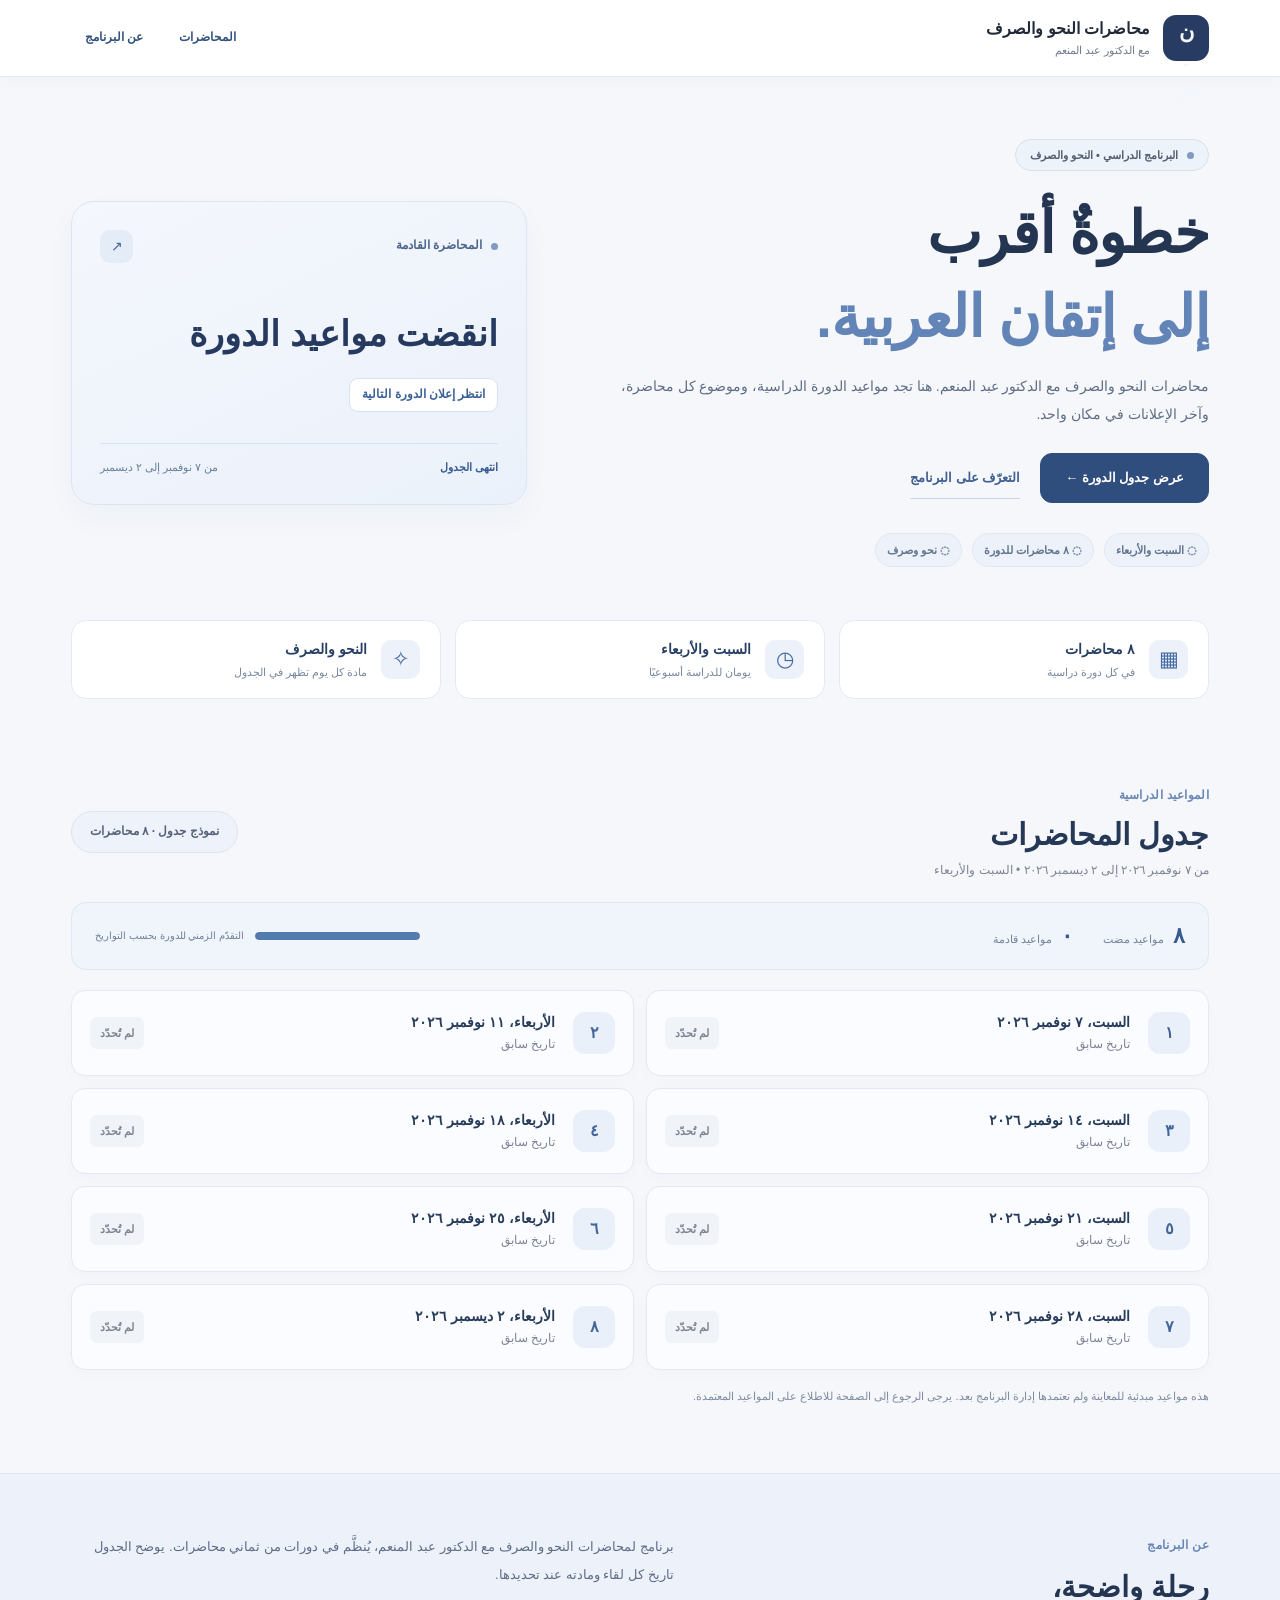
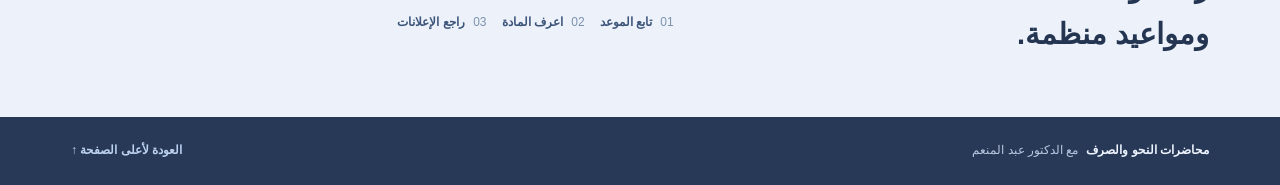
==== index.html @ 40681d4b "Publish public Arabic grammar and morphology lectures site (v6)" ====
<!doctype html>
<html lang="ar" dir="rtl"><head><meta charset="utf-8"><meta name="viewport" content="width=device-width,initial-scale=1"><meta name="description" content="مواعيد محاضرات النحو والصرف مع الدكتور عبد المنعم"><title>محاضرات النحو والصرف — مع الدكتور عبد المنعم</title><link rel="preconnect" href="https://fonts.gstatic.com" crossorigin><style>
:root{--bg:#f6f8fc;--ink:#24334f;--accent:#466da7;--accent2:#345683;--muted:#718099;--line:#e0e7f1;--soft:#edf2fa;--paper:#fff;--danger:#b84d4b;--warn:#3a3e8d;--green:#27835b;--shadow:0 16px 36px rgba(20,58,64,.055)}
*{box-sizing:border-box}html{scroll-behavior:smooth}body{margin:0;background:var(--bg);color:var(--ink);font-family:Cairo,Tahoma,'Segoe UI',sans-serif;line-height:1.65}button,input{font:inherit}button{cursor:pointer}button:disabled{cursor:not-allowed;opacity:.55}input{color:var(--ink);outline:none}button:focus-visible,input:focus-visible{outline:3px solid #687faa;outline-offset:2px}
.shell{max-width:1440px;margin:auto;padding:30px 25px 70px}.head{display:flex;align-items:center;justify-content:space-between;gap:15px;margin-bottom:23px}.identity{display:flex;align-items:center;gap:14px}.logo{width:56px;height:56px;border-radius:18px;display:grid;place-items:center;background:#273b63;color:#fff;box-shadow:0 10px 30px #172a4e1f}.head h1{font-size:25px;font-weight:900;letter-spacing:-.5px;margin:0}.head p{font-size:12px;color:var(--muted);margin:0}.privacy{font-weight:800;font-size:12px;color:#3d5073;background:#e8ebf1;border:1px solid #d1d9e6;padding:9px 14px;border-radius:50px;white-space:nowrap}
.tabs{display:flex;gap:9px;flex-wrap:wrap;margin-bottom:24px}.tab{border:1px solid var(--line);color:#4b576e;padding:10px 17px;border-radius:12px;background:white;font-size:13px;font-weight:800}.tab.active{background:#253858;border-color:#253858;color:white}.tab:hover:not(.active){background:#e9ecf1}
.view{display:none}.view.active{display:block}.columns{display:grid;grid-template-columns:minmax(340px,440px) minmax(400px,1fr);gap:22px;align-items:start}.panel{border:1px solid var(--line);background:var(--paper);border-radius:23px;box-shadow:var(--shadow);padding:24px}.panel h2,.section-heading{margin:0 0 17px;font-weight:900;font-size:18px}.section-heading{display:flex;gap:10px;align-items:center}.step{display:grid;place-items:center;height:29px;width:29px;border-radius:9px;background:var(--soft);font-size:13px;color:var(--accent)}.field{margin-bottom:15px}.field label,.flabel{display:block;font-weight:800;font-size:12px;margin-bottom:6px;color:#435067}.field input,.field select,.add-row input,.paid-input,.filter-select{background:#fdfefe;width:100%;border:1px solid #d9e3f0;border-radius:11px;padding:9px 12px;min-height:44px;font-size:14px}.field input:focus,.add-row input:focus,.paid-input:focus{border-color:#294f94;box-shadow:0 0 0 3px #294f9411}.two{display:grid;grid-template-columns:1fr 1fr;gap:12px}.muted{color:var(--muted);font-size:12px}.note{background:#eff0f3;color:#505b6e;padding:12px 13px;border-radius:12px;font-size:12px;margin-top:12px}.btns{display:flex;gap:9px;flex-wrap:wrap}.btn{border:1px solid var(--line);padding:10px 14px;border-radius:11px;color:#213354;background:#fff;font-size:12px;font-weight:900;display:inline-flex;align-items:center;justify-content:center;gap:7px;transition:background .18s,transform .18s}.btn:hover{background:#f1f3f6;transform:translateY(-1px)}.btn.primary{background:#2f4772;color:white;border-color:#2f4772}.btn.primary:hover{background:#213861}.btn.accent{background:var(--accent);border-color:var(--accent);color:white}.btn.accent:hover{background:var(--accent2)}.btn.ghost-danger{color:var(--danger);border-color:#efd9d5}.btn.small{padding:5px 9px;border-radius:8px;font-size:11px}.rule{height:1px;background:var(--line);margin:22px 0}.date-item{display:grid;grid-template-columns:29px minmax(0,1fr) 83px;align-items:center;gap:8px;margin:8px 0}.date-item input{width:100%;background:#fdfefe;border:1px solid #dbdee5;padding:7px;border-radius:10px;min-height:38px;font-size:13px}.date-item .num{background:#e7eefb;color:#1c386c;font-weight:900;text-align:center;border-radius:8px;font-size:12px;padding:7px 0}.date-item .day{color:#556074;font-size:11px}.preview-panel{position:sticky;top:15px}.preview-head{display:flex;justify-content:space-between;align-items:center;gap:10px;margin-bottom:15px}.preview-head h2{margin:0}.preview-head span{font-size:11px;color:var(--muted)}.poster-frame{border-radius:14px;overflow:hidden;max-width:550px;margin:0 auto;border:1px solid #e2e4e9;box-shadow:0 12px 32px #1223441b}canvas{display:block;width:100%;height:auto}.action-center{display:flex;justify-content:center;gap:9px;margin-top:18px;flex-wrap:wrap}
.stats{display:grid;grid-template-columns:repeat(4,minmax(0,1fr));gap:13px;margin-bottom:17px}.stat{background:white;border:1px solid var(--line);border-radius:17px;padding:16px;box-shadow:var(--shadow)}.stat label{display:block;color:#687286;font-size:12px;font-weight:800}.stat strong{display:block;font-size:23px;font-weight:900;margin-top:3px;font-variant-numeric:tabular-nums;line-height:1.4}.stat small{color:#838a9a;font-size:11px}.stat.emphasis{background:#243857;color:white;border-color:#243857}.stat.emphasis label,.stat.emphasis small{color:#c9d1e1}.finance-grid{display:grid;grid-template-columns:340px 1fr;gap:17px;align-items:start}.finance-sidebar .panel+.panel{margin-top:17px}.finance-grid>.panel,.finance-sidebar,.columns>.panel{min-width:0}.financial-heading{display:flex;align-items:center;justify-content:space-between;gap:14px;flex-wrap:wrap;margin-bottom:13px}.financial-heading h2{margin:0}.financial-heading p{margin:2px 0 0}.add-row{display:flex;gap:8px}.add-row input{min-width:0;flex:1}.add-row .btn{flex-shrink:0}.money-table-wrap{overflow-x:auto;border-radius:13px;border:1px solid #e2e5ea}.money-table{border-collapse:collapse;table-layout:auto;width:100%;text-align:right;min-width:665px}.money-table th{background:#eff1f4;color:#4d5970;font-size:12px;padding:13px 12px;font-weight:900;white-space:nowrap}.money-table td{padding:11px 12px;border-top:1px solid #e9ecf0;font-size:12px;white-space:nowrap}.money-table tr:nth-child(even) td{background:#fafbfc}.student-name{font-size:13px;font-weight:900}.paid-input{width:112px;min-height:36px;padding:5px 8px;font-size:12px;direction:ltr;text-align:center}.pill{display:inline-flex;padding:4px 9px;border-radius:8px;font-size:11px;font-weight:900}.pill.success{color:#1b7b53;background:#e7f7ee}.pill.pending{color:#a36b21;background:#fff2df}.pill.part{color:#286d88;background:#e5f2f8}.progress{height:10px;border-radius:40px;background:#e2e5ea;overflow:hidden;margin:8px 0 0;direction:rtl}.progress>span{display:block;height:100%;background:linear-gradient(90deg,#7195ca,#3e659c);border-radius:40px;transition:width .2s}.finance-actions{display:flex;justify-content:flex-end;gap:9px;flex-wrap:wrap;margin-top:15px}.empty{padding:36px 20px;text-align:center;color:#71798b}.empty strong{display:block;color:#3d4b66;font-size:15px;margin-bottom:4px}
.history-list{display:grid;grid-template-columns:repeat(2,minmax(0,1fr));gap:14px}.history-card{border:1px solid var(--line);border-radius:16px;padding:18px;background:#fff}.history-card.active{border:2px solid var(--accent);background:#fcfdfe}.history-card h3{font-size:16px;margin:0 0 5px}.history-info{font-size:12px;color:#657084;margin-bottom:12px}.history-details{display:flex;align-items:center;justify-content:space-between;gap:5px;margin-bottom:13px}.history-details span{font-size:12px;color:#606a7d}.backup-actions{display:flex;gap:9px;flex-wrap:wrap}.footer{font-size:11px;color:#848b9a;text-align:center;margin-top:27px}.notice{background:#fff7eb;border:1px solid #f0e1c5;border-radius:12px;padding:12px 14px;color:#8b6a33;font-size:12px}.test-warning{display:none;margin-bottom:14px}.test-warning.show{display:block}.sr-only{position:absolute;width:1px;height:1px;overflow:hidden;clip:rect(0,0,0,0);white-space:nowrap}
#toast{position:fixed;bottom:23px;left:24px;padding:11px 17px;background:#152644;color:white;border-radius:12px;z-index:99;opacity:0;transform:translateY(15px);transition:.2s;pointer-events:none;font-size:12px;font-weight:800}#toast.show{opacity:1;transform:translateY(0)}
@media(max-width:1150px){.columns{grid-template-columns:minmax(310px,1fr) minmax(360px,1fr)}.finance-grid{grid-template-columns:minmax(0,1fr)}.stats{grid-template-columns:repeat(2,1fr)}.finance-sidebar{display:grid;grid-template-columns:1fr 1fr;gap:15px}.finance-sidebar .panel+.panel{margin:0}.finance-grid>.panel,.finance-sidebar,.money-table-wrap{min-width:0}}
@media(max-width:870px){.columns{grid-template-columns:minmax(0,1fr)}.preview-panel{position:static}.poster-frame{max-width:540px}.history-list{grid-template-columns:1fr}}
@media(max-width:590px){.shell{padding:17px 11px 35px}.head{align-items:flex-start}.head h1{font-size:19px}.head p{font-size:11px}.logo{height:47px;width:47px;border-radius:13px}.privacy{display:none}.panel{padding:16px;border-radius:16px}.tabs{gap:6px}.tab{font-size:11px;padding:9px 10px;flex:1}.two{grid-template-columns:1fr}.stats{gap:8px}.stat{padding:12px}.stat strong{font-size:19px}.finance-sidebar{grid-template-columns:1fr}.financial-heading{align-items:flex-start}.add-row{flex-wrap:wrap}.date-item{grid-template-columns:26px minmax(0,1fr) 66px}.date-item .day{font-size:10px}.action-center .btn{flex:1}.money-table{min-width:0}.money-table thead{display:none}.money-table tbody tr{display:grid;gap:0;padding:10px 12px;border-bottom:1px solid var(--line)}.money-table tbody td{display:flex;justify-content:space-between;align-items:center;gap:10px;padding:9px 2px;background:transparent!important;white-space:normal}.money-table tbody td::before{content:attr(data-label);font-size:11px;font-weight:900;color:#6a7589}.money-table tbody td.student-name{font-size:15px;padding-bottom:12px}.money-table tbody td.student-name::before{content:'الطالب'}.money-table tbody td[colspan]{display:block;text-align:center}.money-table tbody td[colspan]::before{content:none}.paid-input{width:125px}.money-table td{border-top:0}}
@media print{@page{size:A4 portrait;margin:6mm}body{background:white}.head,.tabs,.view:not(#scheduleView),.control-panel,.preview-head,.action-center,.footer{display:none!important}.shell{padding:0!important;max-width:none}.view#scheduleView{display:block!important}.columns{display:block}.preview-panel{border:0;box-shadow:none;padding:0}.poster-frame{max-width:190mm;border:0;border-radius:0;box-shadow:none}canvas{width:190mm!important;max-height:277mm;object-fit:contain}}

/* V3 — public-facing experience */
[hidden]{display:none!important}
.site-topbar{position:sticky;top:0;z-index:50;background:rgba(251,250,246,.96);backdrop-filter:blur(16px);border-bottom:1px solid #dfe0e7}.site-inner{max-width:1190px;margin:0 auto;padding-right:26px;padding-left:26px}.site-topbar .site-inner{display:flex;justify-content:space-between;align-items:center;gap:18px;min-height:86px}
.site-brand{display:flex;align-items:center;gap:13px;text-decoration:none;color:#222a3a}.site-brand strong{display:block;font-size:17px;font-weight:900;line-height:1.5}.site-brand small{display:block;font-size:11px;color:#727a8c}.brand-symbol{display:grid;place-items:center;width:50px;height:50px;border-radius:13px;background:#283d66;color:#dbe6f6;font-size:21px;font-weight:900}.brand-symbol span{font-size:14px}
.site-actions{display:flex;gap:8px}.site-nav{border:1px solid transparent;padding:10px 18px;border-radius:10px;background:transparent;color:#5f6a84;font-size:12px;font-weight:800}.site-nav.selected{background:#eaf0f9;border-color:#d2d8e2;color:#283d66}.site-nav:hover{background:#eaf0f9}
#publicArea{background:#fafbfe;color:#263550}#publicArea a{color:inherit}#publicArea h1,#publicArea h2,#publicArea p{margin-top:0}.hero-public{min-height:600px;padding-top:88px;padding-bottom:75px;display:grid;grid-template-columns:1.2fr .8fr;align-items:center;gap:70px}.eyebrow{display:inline-flex;align-items:center;gap:9px;background:#edf3fb;border:1px solid #dde0e7;color:#555e70;border-radius:30px;padding:6px 14px;font-size:11px;font-weight:800}.dot{width:7px;height:7px;border-radius:50%;background:#829ac1}.hero-copy h1{margin:29px 0 21px;font-size:clamp(40px,4.6vw,65px);line-height:1.42;letter-spacing:-1.7px;font-weight:900;color:#233451}.hero-copy h1 em{font-style:normal;color:#6887b7}.hero-lead{max-width:590px;line-height:2.15;color:#58627a;font-size:14px;font-weight:500}.hero-ctas{display:flex;align-items:center;gap:26px;margin-top:30px}.hero-btn{background:#345b90;border:1px solid #345b90;color:white!important;border-radius:12px;padding:13px 24px;display:inline-flex;gap:20px;align-items:center;text-decoration:none;font-size:13px;font-weight:800}.hero-btn:hover{background:#182743}.hero-link{font-size:13px;text-decoration:none;color:#313e56!important;font-weight:800;border-bottom:1px solid #b5bbc6;padding:10px 0}.hero-info{display:flex;gap:39px;flex-wrap:wrap;border-top:1px solid #e1e1e8;padding-top:26px;margin-top:44px}.hero-info>div{display:flex;flex-direction:column;gap:3px}.hero-info strong{font-size:21px;color:#213252;font-weight:900}.hero-info span{font-size:11px;color:#828999}
.hero-aside{position:relative;padding:35px;background:linear-gradient(150deg,#e8eef8,#f2f5fb);border:1px solid #dee1e7;border-radius:30px;min-height:400px}.hero-aside:before{content:'';position:absolute;inset:15px;border:1px solid #c8cdd7;border-radius:22px;pointer-events:none}.lesson-mini{margin:45px auto 0;position:relative;z-index:1;background:#ffffff;border:1px solid #dbdbe3;border-radius:20px;box-shadow:0 22px 70px #27385822;max-width:355px;min-height:245px;padding:28px}.mini-top{display:flex;justify-content:space-between;align-items:center;color:#6f7687;font-size:12px;font-weight:900}.mini-spark{font-size:23px;color:#7275a8}.mini-date{font-size:27px;color:#1c2c49;font-weight:900;margin-top:25px}.mini-subject{font-size:14px;font-weight:800;color:#61659d;margin-top:4px}.mini-foot{border-top:1px solid #e6e9ed;margin-top:32px;padding-top:13px;display:flex;justify-content:space-between;font-size:12px;color:#737b8c}.mini-caption{position:relative;z-index:1;display:flex;justify-content:center;gap:8px;align-items:center;font-size:11px;color:#525d72;margin-top:23px;text-align:center}.mini-caption-dot{height:7px;width:7px;border-radius:50%;background:#6c6f9e}
.intro-strip{background:#eaf0f8;border-top:1px solid #e0e3e8;border-bottom:1px solid #dee1e6}.intro-content{display:grid;grid-template-columns:1fr 1.15fr auto;gap:50px;align-items:center;padding-top:55px;padding-bottom:55px}.overline{font-weight:900;color:#6986b2;font-size:12px;letter-spacing:.3px}.intro-content h2{font-size:31px;line-height:1.65;margin:9px 0 0;font-weight:900}.intro-content p{color:#616c86;font-size:13px;line-height:2.1;margin:0}.intro-stamp{border:1px solid #a7afbe;color:#59667e;font-weight:900;padding:18px;border-radius:100px;font-size:13px;white-space:nowrap}.intro-stamp span{color:#777aa8;margin:0 9px}
.public-schedule{padding-top:77px;padding-bottom:80px}.section-title{display:flex;justify-content:space-between;align-items:center;gap:25px;margin-bottom:28px}.section-title h2{font-size:32px;font-weight:900;line-height:1.4;margin:11px 0 5px}.section-title p{color:#7d8494;font-size:12px;margin:0}.schedule-count{border:1px solid #e1e4e9;color:#57637a;background:#eef3fb;padding:10px 18px;border-radius:30px;white-space:nowrap;font-size:12px;font-weight:800}
.public-grid{display:grid;grid-template-columns:repeat(2,minmax(0,1fr));gap:14px}.class-tile{display:flex;align-items:center;gap:18px;padding:20px;border:1px solid #e4e6ea;border-radius:16px;background:#fff;min-height:106px;transition:.18s}.class-tile.is-next{border-color:#a0abc0;background:#f2f6fc;box-shadow:0 7px 23px #2133540c}.class-number{width:45px;height:45px;flex:none;background:#e9f0fa;color:#2c3e60;display:grid;place-items:center;border-radius:12px;font-weight:900;font-size:18px}.class-main{flex:1;min-width:0}.class-main strong{display:block;color:#2a364d;font-size:16px;line-height:1.6}.class-main small{color:#7c8394;font-size:12px}.class-tag{white-space:nowrap;border-radius:7px;background:#e8ebf0;color:#283f6a;padding:7px 10px;font-size:11px;font-weight:900}.class-tag.sarf{background:#edf0fb;color:#6657a1}.class-tag.unspecified{color:#848b9a;background:#f1f2f3}.next-marker{display:inline-block;color:#5b5e8d;font-size:10px;font-weight:900;margin-inline-start:7px}
.announce-section{padding-bottom:70px}.announce-card{display:flex;gap:19px;align-items:flex-start;background:#eaf0fa;border:1px solid #dadee6;border-radius:16px;padding:25px}.announce-icon{height:42px;width:42px;background:#e0e3ea;color:#45536c;display:grid;place-items:center;border-radius:10px;font-size:24px}.announce-card p{margin:5px 0 0;white-space:pre-wrap;color:#3c6552;font-size:14px;line-height:2}
.public-bottom{display:flex;align-items:center;justify-content:space-between;gap:20px;padding-top:30px;padding-bottom:35px;border-top:1px solid #e2e5e9}.public-bottom div{display:flex;flex-direction:column;gap:3px}.public-bottom strong{font-size:15px;color:#26334c}.public-bottom span{font-size:12px;color:#898f9e}.public-bottom a{font-size:12px;font-weight:800;text-decoration:none;color:#384a6b!important}.public-footer{background:#24385a;color:#d6dbe3;font-size:12px;padding:24px 0}.public-footer .site-inner{display:flex;gap:15px;justify-content:space-between}.public-footer span{color:#abb5c8}
#adminArea{background:var(--bg)}.prototype-notice{max-width:1390px;margin:20px auto 0;padding:13px 18px;border-radius:13px;background:#fff1dd;color:#915d18;border:1px solid #ead3b0;font-size:12px;font-weight:700}.field textarea{width:100%;border:1px solid #d9e3f0;background:#fdfefe;border-radius:11px;padding:12px;color:var(--ink);font:inherit;font-size:13px;resize:vertical}.date-item{grid-template-columns:29px minmax(0,1fr) 89px 92px}.subject-select{background:#fff;border:1px solid #d9e3f0;min-width:0;max-width:100%;height:39px;padding:5px;border-radius:9px;color:#24375a;font-size:12px;font-family:inherit;font-weight:800}
@media(max-width:960px){.hero-public{grid-template-columns:1fr 1fr;gap:30px}.intro-content{grid-template-columns:1fr 1.3fr}.intro-stamp{display:none}}
@media(max-width:735px){.site-inner{padding-left:17px;padding-right:17px}.site-topbar .site-inner{min-height:72px}.site-brand strong{font-size:13px}.site-brand small{font-size:9px}.brand-symbol{height:40px;width:40px}.site-actions{gap:3px}.site-nav{font-size:10px;padding:8px 9px}.hero-public{grid-template-columns:1fr;padding-top:48px;padding-bottom:55px;gap:30px;min-height:0}.hero-copy h1{font-size:42px;line-height:1.4;margin-top:19px}.hero-lead{font-size:13px}.hero-info{gap:23px;margin-top:30px}.hero-aside{max-width:510px;width:100%;margin:auto;min-height:340px;padding:20px}.lesson-mini{margin-top:28px}.intro-content{grid-template-columns:1fr;gap:15px;padding-top:36px;padding-bottom:38px}.intro-content h2{font-size:26px}.public-schedule{padding-top:52px;padding-bottom:45px}.public-grid{grid-template-columns:1fr}.section-title h2{font-size:24px}.public-bottom{align-items:flex-start}.public-footer .site-inner{flex-direction:column;gap:4px}.prototype-notice{margin:8px 10px 0}.date-item{grid-template-columns:25px minmax(0,1fr) 63px 72px;gap:5px}.subject-select{font-size:11px;padding:3px}.date-item input{font-size:11px;padding:4px}}
@media(max-width:450px){.site-brand small{display:none}.site-brand strong{font-size:11px}.site-nav{font-size:9px;padding:8px 6px}.class-tile{padding:14px;gap:10px}.class-main strong{font-size:13px}.class-number{height:39px;width:39px;font-size:14px}.class-tag{font-size:10px}.section-title{align-items:flex-start}.schedule-count{font-size:10px;padding:7px}.hero-info{gap:17px}.hero-info strong{font-size:17px}.hero-ctas{gap:15px}}

/* V4: Refined academic blue — restrained, clear, and consistent across public/admin surfaces. */
:root{--bg:#f6f8fc;--ink:#22334f;--accent:#476ba4;--accent2:#345787;--muted:#6d7c94;--line:#dce5f0;--soft:#edf2fa;--paper:#fff;--shadow:0 13px 36px rgba(37,56,89,.055)}
body{background:var(--bg)}
#publicArea{background:#fbfcff;color:#22334f}
.site-topbar{background:rgba(251,252,255,.97);border-bottom:1px solid #e4eaf4}
.brand-symbol,.logo{background:#283b62;color:#f2f6ff}
.site-nav.selected{background:#eaf0fa;border-color:#d7e1f0;color:#2f4e7e}
.hero-copy h1{color:#233454}
.hero-copy h1 em{color:#6988bd}
.hero-btn{background:#2f4d7d;border-color:#2f4d7d}
.hero-btn:hover{background:#253e65}
.hero-link{color:#405f92!important;border-color:#c9d6e8}
.hero-aside{background:linear-gradient(145deg,#e7eef9 0%,#f6f8fd 90%);border-color:#dce5f2}
.hero-aside:before{border-color:#cbd9ed}
.lesson-mini{background:#fff;border:1px solid #e3e9f4;box-shadow:0 18px 50px rgba(40,63,104,.09)}
.mini-subject,.overline,.mini-spark{color:#6987b7}
.intro-strip{background:#edf2fa;border-top-color:#e2e9f3;border-bottom-color:#e2e9f3}
.intro-content h2,.section-title h2{color:#253856}
.class-tile{border-color:#e2e9f2;box-shadow:0 4px 16px rgba(38,60,96,.02)}
.class-tile.is-next{border-color:#b4c8e6;background:#f3f7ff;box-shadow:0 8px 23px rgba(40,75,133,.055)}
.class-number{background:#eaf0f9;color:#42659a}
.class-main strong{color:#273b5a}
.class-tag{background:#e8effa;color:#3d649d}
.class-tag.sarf{background:#efeafb;color:#7158a0}
.class-tag.unspecified{background:#f0f3f7;color:#7c8593}
.announce-card{background:#f2f5fb;border-color:#dce5f2}
.announce-icon{background:#e3eaf8;color:#4c6693}
.announce-card p{color:#425c86}
.public-footer{background:#273957;color:#e1e9f6}
.public-footer span{color:#b9c9e2}
.tab.active,.stat.emphasis{background:#293d63;border-color:#293d63}
.btn.primary{background:#2f4d7b;border-color:#2f4d7b}.btn.primary:hover{background:#243d67}
.btn.accent{background:#476ca5;border-color:#476ca5}.btn.accent:hover{background:#355889}
.progress>span{background:linear-gradient(90deg,#789acc,#486ca4)}
@media(max-width:735px){.hero-aside{background:linear-gradient(145deg,#eaf0fb,#f7f9fd)}}


/* V5 — compact academic layout, dashboard, readability and responsive refinements */
:root{--bg:#f5f7fb;--ink:#243552;--accent:#476ba4;--accent2:#345787;--muted:#6e7e97;--line:#dfe7f2;--soft:#edf2fa;--paper:#fff;--shadow:0 12px 32px rgba(35,60,99,.05)}
body{font-size:14px} .site-topbar{position:sticky;top:0;z-index:50;background:rgba(255,255,255,.96);border-color:#e4eaf3;box-shadow:0 5px 16px rgba(36,53,82,.025)}
.site-topbar .site-inner{min-height:76px}.site-brand strong{font-size:16px}.site-brand small{font-size:11px}.brand-symbol{height:46px;width:46px;border-radius:13px}.public-links{display:flex;align-items:center;gap:26px;margin-inline-end:12px}.public-links a{color:#54647e;font-size:12px;text-decoration:none;font-weight:800}.public-links a:hover{color:#345787}.site-nav{border-radius:11px}.site-nav.selected{background:#ecf2fa}
#publicArea{background:#fbfcff}.home-intro{display:grid;grid-template-columns:minmax(0,1.15fr) minmax(340px,.85fr);gap:64px;align-items:center;padding-top:62px;padding-bottom:46px}.home-copy h1{font-weight:900;font-size:clamp(36px,4.5vw,62px);line-height:1.45;margin:21px 0 13px;letter-spacing:-1px}.home-copy h1 em{font-style:normal;color:#6384b7}.home-copy .hero-lead{color:#5f6d84;max-width:620px;line-height:2;font-size:14px;margin:0}.home-copy .hero-ctas{margin-top:25px;gap:20px}.mini-features{display:flex;flex-wrap:wrap;gap:10px;margin-top:30px}.mini-features span{font-size:11px;color:#63758e;font-weight:800;background:#edf2fa;border:1px solid #e0e8f3;padding:7px 11px;border-radius:99px}
.upcoming-card{padding:28px;background:linear-gradient(155deg,#f4f7fd,#ebf1fa);border:1px solid #dce5f2;border-radius:23px;min-height:292px;box-shadow:0 13px 30px rgba(39,64,105,.035)}.upcoming-card-top{display:flex;justify-content:space-between;align-items:center}.now-label{display:flex;align-items:center;gap:9px;font-size:12px;font-weight:900;color:#4d668e}.upcoming-icon{display:grid;place-items:center;width:33px;height:33px;border-radius:10px;color:#426799;background:#e4ecf8}.upcoming-bigdate{margin:43px 0 15px;font-size:clamp(24px,2.7vw,35px);font-weight:900;color:#263a5f}.upcoming-details{display:flex;align-items:center;gap:12px;flex-wrap:wrap;color:#687b99;font-size:12px;font-weight:800}.course-chip{border-radius:9px;padding:6px 12px;background:#fff;color:#3c6197;border:1px solid #d7e2f2}.upcoming-card-bottom{border-top:1px solid #d8e3f1;margin-top:31px;padding-top:14px;display:flex;justify-content:space-between;align-items:center;gap:10px;font-size:11px;color:#69809d}.upcoming-card-bottom span:first-child{font-weight:900;color:#365d92}
.overview-block{display:grid;grid-template-columns:repeat(3,minmax(0,1fr));gap:14px;padding-top:7px;padding-bottom:14px}.overview-item{display:flex;align-items:center;gap:14px;border:1px solid #e3eaf3;background:#fff;border-radius:15px;padding:17px 20px}.overview-item .overview-icon{display:grid;place-items:center;background:#edf2fa;color:#456aa2;width:39px;height:39px;flex:none;border-radius:10px;font-size:21px}.overview-item b,.overview-item small{display:block}.overview-item b{font-size:14px;color:#294065}.overview-item small{font-size:11px;color:#7a899f;margin-top:2px}.notice-inline{padding-top:22px}.notice-inline-inner{display:flex;gap:15px;background:#f0f5fc;border:1px solid #d8e5f5;padding:21px;border-radius:15px}.notice-glyph{color:#486ca4;font-size:21px}.notice-inline-inner strong{font-size:14px}.notice-inline-inner p{white-space:pre-wrap;margin:4px 0 0;font-size:12px;line-height:1.9;color:#526885}
.public-schedule{padding-top:70px;padding-bottom:68px}.section-title{margin-bottom:21px}.section-title h2{font-size:30px;margin:8px 0 5px}.schedule-summary{display:flex;align-items:center;gap:30px;background:#f0f4fb;border:1px solid #e0e8f4;border-radius:15px;padding:15px 23px;margin-bottom:20px}.schedule-summary>div:not(.summary-progress){display:flex;align-items:baseline;gap:9px}.schedule-summary b{font-size:22px;font-weight:900;color:#365b91}.schedule-summary span{font-size:11px;color:#71839a}.summary-progress{flex:1;display:flex;gap:11px;align-items:center;justify-content:flex-end}.summary-track{width:165px;max-width:45%;height:8px;background:#dce5f2;border-radius:30px;overflow:hidden}.summary-track span{display:block;height:100%;background:#547bae;border-radius:30px;transition:width .3s}.summary-progress small{font-size:10px;color:#70819b}.public-grid{gap:12px}.class-tile{min-height:86px;padding:14px 18px;border-radius:14px}.class-tile.is-past{background:#fafcff}.class-tile.is-next{border-color:#9dbbe3;background:#f0f6ff;box-shadow:0 8px 22px rgba(52,80,120,.06)}.class-number{width:42px;height:42px;font-size:16px}.class-main strong{font-size:14px}.class-main small{display:block;margin-top:2px}.calendar-help{font-size:11px;color:#7e8b9f;margin:17px 0 0}
.about-v5{background:#edf2fa;border-top:1px solid #e1e8f2}.about-layout{display:grid;grid-template-columns:.85fr 1.15fr;gap:90px;padding-top:59px;padding-bottom:60px}.about-layout h2{font-weight:900;font-size:29px;line-height:1.6;margin:8px 0 0}.about-body p{font-size:13px;line-height:2.1;color:#5d6c86;margin:0 0 25px}.about-points{display:flex;flex-wrap:wrap;gap:15px}.about-points span{font-size:12px;color:#7b91ad}.about-points b{font-size:12px;color:#3d557a;margin-inline-start:5px}.public-footer .site-inner{display:flex;align-items:center;justify-content:space-between}.public-footer .site-inner div{display:flex;gap:8px;align-items:center;flex-wrap:wrap}.public-footer strong{color:#eef4ff}.public-footer a{color:#bcd0f0!important;text-decoration:none;font-weight:800}
#adminArea .shell{max-width:1320px;padding-top:23px}.head{margin-bottom:19px}.head h1{font-size:23px}.head p{font-size:12px}.tabs{border-bottom:1px solid #dfe6f1;padding-bottom:13px;gap:7px}.tab{font-size:12px;padding:11px 16px;border-radius:11px}.tab span{font-size:16px;margin-inline-end:4px}.panel{padding:22px}.dash-welcome{display:flex;justify-content:space-between;align-items:center;gap:15px;margin:18px 0 22px}.dash-welcome h2{margin:6px 0 4px;font-size:25px;line-height:1.4;font-weight:900}.dash-welcome p{margin:0;color:#78869b;font-size:12px}.dash-stats{display:grid;grid-template-columns:repeat(4,minmax(0,1fr));gap:12px;margin-bottom:18px}.dash-stat{background:#fff;border:1px solid var(--line);border-radius:16px;padding:19px;min-width:0}.dash-stat span{font-size:12px;font-weight:800;color:#6a7c97;display:block}.dash-stat strong{display:block;font-size:24px;line-height:1.5;margin:7px 0 2px;font-weight:900;color:#2b4268}.dash-stat small{font-size:11px;color:#8694a7}.dash-stat:nth-child(2){background:#2d4269;border-color:#2d4269}.dash-stat:nth-child(2) strong{color:#fff;font-size:19px}.dash-stat:nth-child(2) span,.dash-stat:nth-child(2) small{color:#d1e1f9}
.dash-main{display:grid;grid-template-columns:minmax(0,1.4fr) minmax(290px,.86fr);gap:18px;align-items:start}.dash-side{display:grid;gap:17px}.dash-panelhead{display:flex;justify-content:space-between;align-items:center;gap:12px;margin-bottom:18px}.dash-panelhead h3{margin:3px 0 0;font-size:17px;font-weight:900}.text-action{background:transparent;border:0;color:#416b9e;font-size:12px;font-weight:900;padding:5px;white-space:nowrap}.text-action:hover{text-decoration:underline}.dash-lesson-list{display:grid;gap:7px}.dash-lesson{display:flex;align-items:center;gap:14px;padding:9px 11px;border:1px solid #edf1f7;border-radius:11px}.dash-lesson.highlight{background:#f1f6fe;border-color:#c4d6ee}.dash-lesson-number{background:#eff3fa;color:#466896;display:grid;place-items:center;border-radius:9px;width:38px;height:38px;font-size:15px;font-weight:900;flex:none}.dash-lesson>div{flex:1;min-width:0}.dash-lesson b{font-size:13px;display:block}.dash-lesson small{font-size:10px;color:#8594a7;display:block;margin-top:2px}.dash-lesson .class-tag{min-width:75px;text-align:center}.dash-finance-amount{font-size:29px;font-weight:900;color:#2b4774}.dash-finance-meta{display:flex;justify-content:space-between;gap:12px;flex-wrap:wrap;font-size:11px;color:#748199;margin:12px 0 20px}.dash-payment-progress{margin-top:22px}.block-btn{width:100%}.dash-notice-text{color:#687c99;font-size:12px;min-height:40px;white-space:pre-wrap}.student-tools{display:grid;grid-template-columns:minmax(0,1fr) 190px;gap:12px;margin:16px 0 14px}.student-tools input,.student-tools select{min-height:42px;border:1px solid #d9e3f0;border-radius:10px;padding:8px 12px;background:#fff;color:var(--ink);width:100%;font:inherit;font-size:13px}.money-table tr[hidden]{display:none!important}.prototype-notice{margin:15px auto 0;background:#fff9ef;color:#8a6b3b;border-color:#f0e2c8;max-width:1300px;font-size:11px}
@media(max-width:1040px){.home-intro{gap:35px}.dash-main{grid-template-columns:minmax(0,1fr) minmax(270px,.84fr)}.dash-stats{grid-template-columns:repeat(2,1fr)}}
@media(max-width:780px){.public-links{display:none}.home-intro{grid-template-columns:1fr;gap:25px;padding-top:42px;padding-bottom:27px}.home-copy h1{font-size:40px}.upcoming-card{min-height:0}.upcoming-bigdate{margin-top:25px}.overview-block{grid-template-columns:1fr 1fr;gap:9px}.overview-item{padding:13px}.overview-item:last-child{grid-column:span 2}.dash-main{grid-template-columns:1fr}.dash-side{grid-template-columns:1fr 1fr}.about-layout{gap:25px}.dash-stats{gap:9px}}
@media(max-width:590px){.site-topbar .site-inner{min-height:69px}.site-brand strong{font-size:12px}.site-actions{gap:3px}.site-nav{padding:8px;font-size:10px}.admin-lock{display:none}.home-copy h1{font-size:35px}.home-copy .hero-lead{font-size:12px}.hero-btn{padding:12px 15px}.overview-block{grid-template-columns:1fr}.overview-item:last-child{grid-column:auto}.overview-item{padding:12px 14px}.overview-item small{font-size:10px}.home-intro{padding-top:31px}.upcoming-card{padding:21px}.upcoming-bigdate{font-size:27px}.public-schedule{padding-top:50px;padding-bottom:47px}.section-title h2{font-size:25px}.schedule-count{font-size:10px;padding:8px}.schedule-summary{gap:12px;padding:13px;flex-wrap:wrap}.schedule-summary>div:not(.summary-progress){gap:6px}.summary-progress{width:100%;justify-content:space-between;flex:auto}.summary-track{width:200px}.about-layout{grid-template-columns:1fr;padding-top:37px;padding-bottom:38px;gap:14px}.about-layout h2{font-size:25px}.public-footer .site-inner div{display:flex;flex-direction:column;align-items:flex-start;gap:1px}.head h1{font-size:18px}.dash-welcome{align-items:start;flex-direction:column}.dash-welcome h2{font-size:20px}.dash-stats{grid-template-columns:repeat(2,minmax(0,1fr))}.dash-stat{padding:12px}.dash-stat strong{font-size:19px}.dash-stat:nth-child(2) strong{font-size:16px}.dash-side{grid-template-columns:1fr}.dash-panelhead{gap:4px}.dash-panelhead h3{font-size:16px}.dash-lesson{gap:9px}.dash-lesson .class-tag{font-size:10px;padding:5px}.student-tools{grid-template-columns:1fr}.tabs{display:grid;grid-template-columns:repeat(2,minmax(0,1fr))}.tab{padding:10px 6px;font-size:11px}.stat strong{font-size:19px}}
@media(prefers-reduced-motion:reduce){*{scroll-behavior:auto!important;transition:none!important;animation:none!important}}


/* V6 enhancements: optional lesson metadata, finance, and mobile legibility */
.lesson-edit-meta{grid-column:1/-1;display:grid;grid-template-columns:140px minmax(0,1fr);gap:8px;margin:3px 0 8px;padding:9px 12px;background:#f6f9fd;border:1px solid #e6edf7;border-radius:11px}
.lesson-edit-meta label{display:flex;flex-direction:column;gap:3px;font-size:11px;font-weight:800;color:#62738a}
.lesson-edit-meta input{min-height:38px;background:#fff;font-size:12px;padding:7px 10px;width:100%;font-family:inherit}
.lesson-edit-meta input[type=time]{direction:ltr;text-align:center}
.class-main .lesson-details{display:block;font-size:12px;color:#425b7d;margin-top:5px;line-height:1.7;overflow-wrap:anywhere}
.class-main .lesson-details:empty{display:none}
#upcomingTime{font-size:12px;color:#506b91;font-weight:800;display:block;line-height:1.7;max-width:100%}
.dash-lesson small{line-height:1.8;overflow-wrap:anywhere}
.publish-notice{font-size:12px;border-radius:13px;padding:12px 15px;background:#edf4fe;border:1px solid #dce8f7;color:#335982;margin-top:14px}
@media(max-width:735px){#archiveView .columns{grid-template-columns:minmax(0,1fr)!important}#archiveView .panel{min-width:0}}
@media(max-width:590px){.lesson-edit-meta{grid-template-columns:1fr;gap:7px}.date-item{gap:6px}.date-item .day{font-size:10px}.class-main .lesson-details{font-size:11px}.money-table tbody td:last-child{flex-wrap:wrap;justify-content:flex-end}.money-table tbody td:last-child::before{margin-inline-end:auto}}


.publish-link{display:inline-block;padding:8px 14px;font-size:12px;font-weight:800;text-decoration:none;color:#34537e}</style></head><body><div class="site-topbar"><div class="site-inner">
  <a href="#home" class="site-brand" id="goHome"><span class="brand-symbol">ن<span>ـ</span>ص</span><span><strong>محاضرات النحو والصرف</strong><small>مع الدكتور عبد المنعم</small></span></a>
  <div class="site-actions"><a href="#publicTimetable" class="publish-link">المحاضرات</a><a href="#publicAbout" class="publish-link">عن البرنامج</a></div>
</div></div><main>
<section id="home" class="home-intro site-inner">
  <div class="home-copy">
    <div class="eyebrow"><span class="dot"></span> البرنامج الدراسي • النحو والصرف</div>
    <h1>خطوةٌ أقرب<br><em>إلى إتقان العربية.</em></h1>
    <p class="hero-lead">محاضرات النحو والصرف مع الدكتور عبد المنعم. هنا تجد مواعيد الدورة الدراسية، وموضوع كل محاضرة، وآخر الإعلانات في مكان واحد.</p>
    <div class="hero-ctas"><a class="hero-btn" href="#publicTimetable">عرض جدول الدورة ←</a><a class="hero-link" href="#publicAbout">التعرّف على البرنامج</a></div>
    <div class="mini-features"><span>◌ السبت والأربعاء</span><span>◌ ٨ محاضرات للدورة</span><span>◌ نحو وصرف</span></div>
  </div>
  <aside class="upcoming-card" aria-label="المحاضرة القادمة">
    <div class="upcoming-card-top"><span class="now-label"><span class="dot"></span> المحاضرة القادمة</span><span aria-hidden="true" class="upcoming-icon">↗</span></div>
    <div id="upcomingDate" class="upcoming-bigdate">٧ نوفمبر ٢٠٢٦</div>
    <div class="upcoming-details"><span id="upcomingSubject" class="course-chip">المادة لم تُحدَّد بعد</span><span id="upcomingDay">السبت</span><span id="upcomingTime"></span></div>
    <div class="upcoming-card-bottom"><span id="upcomingNum">المحاضرة ١ من ٨</span><span id="heroRange">من ٧ نوفمبر إلى ٢ ديسمبر</span></div>
  </aside>
</section>
<section class="site-inner overview-block" aria-label="معلومات الدورة">
  <div class="overview-item"><span class="overview-icon">▦</span><div><b>٨ محاضرات</b><small>في كل دورة دراسية</small></div></div>
  <div class="overview-item"><span class="overview-icon">◷</span><div><b>السبت والأربعاء</b><small>يومان للدراسة أسبوعيًا</small></div></div>
  <div class="overview-item"><span class="overview-icon">✧</span><div><b>النحو والصرف</b><small>مادة كل يوم تظهر في الجدول</small></div></div>
</section>
<section id="noticeBox" class="site-inner notice-inline" hidden=""><div class="notice-inline-inner"><span class="notice-glyph">✳</span><div><strong>آخر تحديث من إدارة البرنامج</strong><p id="noticeText"></p></div></div></section>
<section id="publicTimetable" class="public-schedule site-inner">
  <div class="section-title"><div><span class="overline">المواعيد الدراسية</span><h2>جدول المحاضرات</h2><p id="publicRange">من ٧ نوفمبر ٢٠٢٦ إلى ٢ ديسمبر ٢٠٢٦ • السبت والأربعاء</p></div><div class="schedule-count">نموذج جدول · ٨ محاضرات</div></div>
  <div class="schedule-summary"><div><b id="publicPastCount">٠</b><span>مواعيد مضت</span></div><div><b id="publicComingCount">٨</b><span>مواعيد قادمة</span></div><div class="summary-progress"><div class="summary-track"><span id="publicProgressBar" style="width: 0%;"></span></div><small>التقدّم الزمني للدورة بحسب التواريخ</small></div></div>
  <div class="public-grid" id="publicDates"><article class="class-tile is-next"><div class="class-number">١</div><div class="class-main"><strong>السبت، ٧ نوفمبر ٢٠٢٦</strong><small>الموعد القادم</small><span class="lesson-details"></span></div><span class="class-tag unspecified">لم تُحدّد</span></article><article class="class-tile"><div class="class-number">٢</div><div class="class-main"><strong>الأربعاء، ١١ نوفمبر ٢٠٢٦</strong><small>موعد قادم</small><span class="lesson-details"></span></div><span class="class-tag unspecified">لم تُحدّد</span></article><article class="class-tile"><div class="class-number">٣</div><div class="class-main"><strong>السبت، ١٤ نوفمبر ٢٠٢٦</strong><small>موعد قادم</small><span class="lesson-details"></span></div><span class="class-tag unspecified">لم تُحدّد</span></article><article class="class-tile"><div class="class-number">٤</div><div class="class-main"><strong>الأربعاء، ١٨ نوفمبر ٢٠٢٦</strong><small>موعد قادم</small><span class="lesson-details"></span></div><span class="class-tag unspecified">لم تُحدّد</span></article><article class="class-tile"><div class="class-number">٥</div><div class="class-main"><strong>السبت، ٢١ نوفمبر ٢٠٢٦</strong><small>موعد قادم</small><span class="lesson-details"></span></div><span class="class-tag unspecified">لم تُحدّد</span></article><article class="class-tile"><div class="class-number">٦</div><div class="class-main"><strong>الأربعاء، ٢٥ نوفمبر ٢٠٢٦</strong><small>موعد قادم</small><span class="lesson-details"></span></div><span class="class-tag unspecified">لم تُحدّد</span></article><article class="class-tile"><div class="class-number">٧</div><div class="class-main"><strong>السبت، ٢٨ نوفمبر ٢٠٢٦</strong><small>موعد قادم</small><span class="lesson-details"></span></div><span class="class-tag unspecified">لم تُحدّد</span></article><article class="class-tile"><div class="class-number">٨</div><div class="class-main"><strong>الأربعاء، ٢ ديسمبر ٢٠٢٦</strong><small>موعد قادم</small><span class="lesson-details"></span></div><span class="class-tag unspecified">لم تُحدّد</span></article></div>
  <p class="calendar-help">هذه مواعيد مبدئية للمعاينة ولم تعتمدها إدارة البرنامج بعد. يرجى الرجوع إلى الصفحة للاطلاع على المواعيد المعتمدة.</p>
</section>
<section id="publicAbout" class="about-v5"><div class="site-inner about-layout"><div><span class="overline">عن البرنامج</span><h2>رحلة واضحة،<br>ومواعيد منظمة.</h2></div><div class="about-body"><p>برنامج لمحاضرات النحو والصرف مع الدكتور عبد المنعم، يُنظَّم في دورات من ثماني محاضرات. يوضح الجدول تاريخ كل لقاء ومادته عند تحديدها.</p><div class="about-points"><span>01 <b>تابع الموعد</b></span><span>02 <b>اعرف المادة</b></span><span>03 <b>راجع الإعلانات</b></span></div></div></div></section>
<footer class="public-footer"><div class="site-inner"><div><strong>محاضرات النحو والصرف</strong><span>مع الدكتور عبد المنعم</span></div><a href="#home">العودة لأعلى الصفحة ↑</a></div></footer>
</main><script id="scheduleData" type="application/json">{"dates":[{"date":"2026-11-07","index":0,"subject":""},{"date":"2026-11-11","index":1,"subject":""},{"date":"2026-11-14","index":2,"subject":""},{"date":"2026-11-18","index":3,"subject":""},{"date":"2026-11-21","index":4,"subject":""},{"date":"2026-11-25","index":5,"subject":""},{"date":"2026-11-28","index":6,"subject":""},{"date":"2026-12-02","index":7,"subject":""}]}</script><script>(()=>{'use strict';const data=JSON.parse(document.getElementById('scheduleData').textContent);const today=new Date();const y=today.getFullYear(),m=String(today.getMonth()+1).padStart(2,'0'),day=String(today.getDate()).padStart(2,'0'),iso=[y,m,day].join('-');const dates=data.dates;const next=dates.find(d=>d.date>=iso);const past=dates.filter(d=>d.date<iso).length;const arabic=n=>String(n).replace(/\d/g,x=>'٠١٢٣٤٥٦٧٨٩'[+x]);const months=['يناير','فبراير','مارس','أبريل','مايو','يونيو','يوليو','أغسطس','سبتمبر','أكتوبر','نوفمبر','ديسمبر'];const days=['الأحد','الاثنين','الثلاثاء','الأربعاء','الخميس','الجمعة','السبت'];const fmt=date=>{const z=new Date(date+'T12:00:00');return arabic(z.getDate())+' '+months[z.getMonth()]+' '+arabic(z.getFullYear());};const get=id=>document.getElementById(id);get('publicPastCount').textContent=arabic(past);get('publicComingCount').textContent=arabic(dates.length-past);get('publicProgressBar').style.width=(past/dates.length*100)+'%';get('upcomingDate').textContent=next?fmt(next.date):'انقضت مواعيد الدورة';get('upcomingSubject').textContent=next?(next.subject||'المادة لم تُحدَّد بعد'):'انتظر إعلان الدورة التالية';get('upcomingNum').textContent=next?'المحاضرة '+arabic(next.index+1)+' من '+arabic(dates.length):'انتهى الجدول';get('upcomingDay').textContent=next?days[new Date(next.date+'T12:00:00').getDay()]:'';get('upcomingTime').textContent=next?(get('publicDates').children[dates.indexOf(next)]?.querySelector('.lesson-details')?.textContent||''):'';[...get('publicDates').children].forEach((el,i)=>{const d=dates[i];el.classList.toggle('is-next',!!next&&next.index===d.index);el.classList.toggle('is-past',d.date<iso);const small=el.querySelector('.class-main small');if(small)small.textContent=next&&next.index===d.index?'الموعد القادم':d.date<iso?'تاريخ سابق':'موعد قادم';});})();</script></body></html>
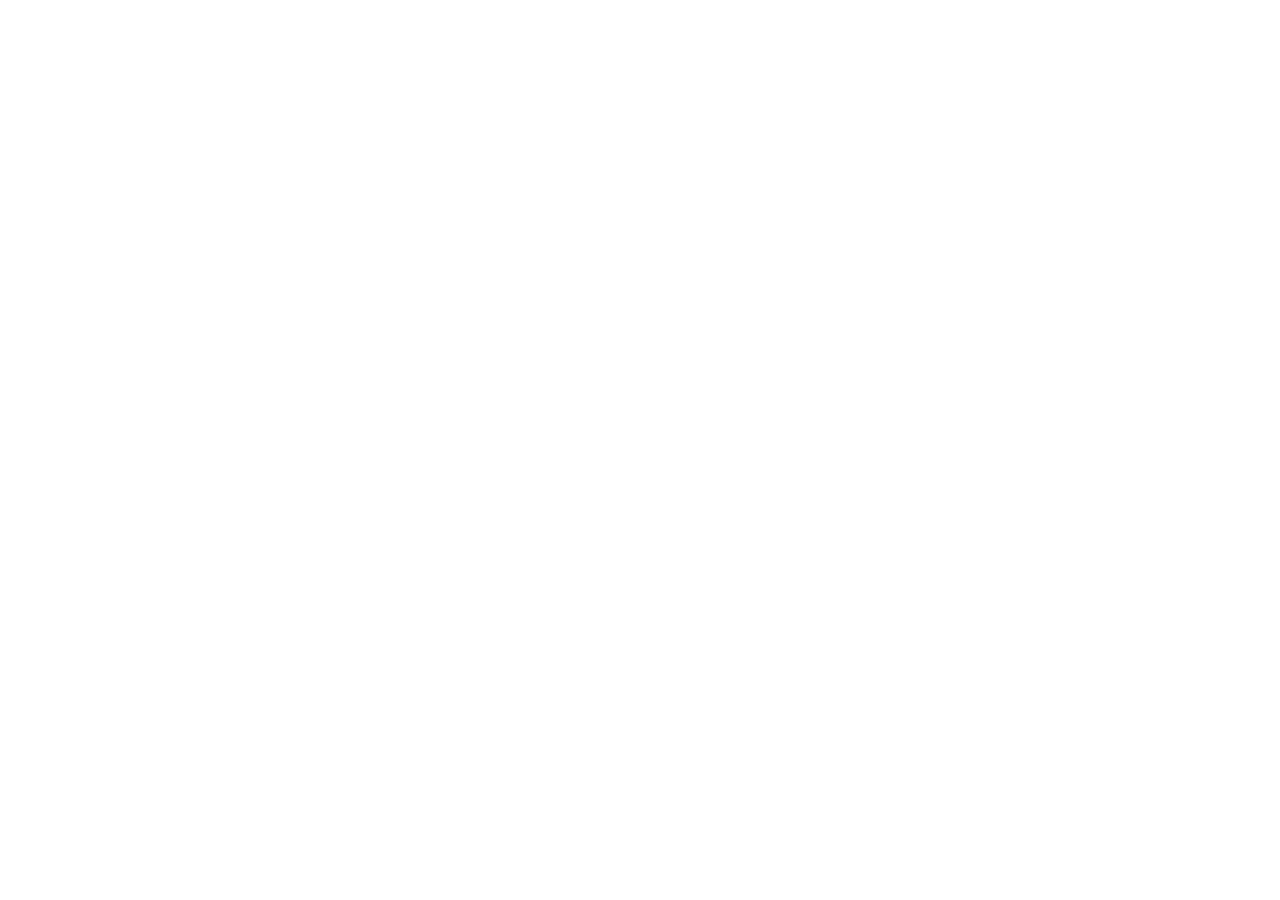
==== commit d9fa09d1: "Redirect legacy GitHub Pages URL to canonical current course website" ====
--- a/index.html
+++ b/index.html
@@ -1,134 +1,26 @@
 <!doctype html>
-<html lang="ar" dir="rtl"><head><meta charset="utf-8"><meta name="viewport" content="width=device-width,initial-scale=1"><meta name="description" content="مواعيد محاضرات النحو والصرف مع الدكتور عبد المنعم"><title>محاضرات النحو والصرف — مع الدكتور عبد المنعم</title><link rel="preconnect" href="https://fonts.gstatic.com" crossorigin><style>
-:root{--bg:#f6f8fc;--ink:#24334f;--accent:#466da7;--accent2:#345683;--muted:#718099;--line:#e0e7f1;--soft:#edf2fa;--paper:#fff;--danger:#b84d4b;--warn:#3a3e8d;--green:#27835b;--shadow:0 16px 36px rgba(20,58,64,.055)}
-*{box-sizing:border-box}html{scroll-behavior:smooth}body{margin:0;background:var(--bg);color:var(--ink);font-family:Cairo,Tahoma,'Segoe UI',sans-serif;line-height:1.65}button,input{font:inherit}button{cursor:pointer}button:disabled{cursor:not-allowed;opacity:.55}input{color:var(--ink);outline:none}button:focus-visible,input:focus-visible{outline:3px solid #687faa;outline-offset:2px}
-.shell{max-width:1440px;margin:auto;padding:30px 25px 70px}.head{display:flex;align-items:center;justify-content:space-between;gap:15px;margin-bottom:23px}.identity{display:flex;align-items:center;gap:14px}.logo{width:56px;height:56px;border-radius:18px;display:grid;place-items:center;background:#273b63;color:#fff;box-shadow:0 10px 30px #172a4e1f}.head h1{font-size:25px;font-weight:900;letter-spacing:-.5px;margin:0}.head p{font-size:12px;color:var(--muted);margin:0}.privacy{font-weight:800;font-size:12px;color:#3d5073;background:#e8ebf1;border:1px solid #d1d9e6;padding:9px 14px;border-radius:50px;white-space:nowrap}
-.tabs{display:flex;gap:9px;flex-wrap:wrap;margin-bottom:24px}.tab{border:1px solid var(--line);color:#4b576e;padding:10px 17px;border-radius:12px;background:white;font-size:13px;font-weight:800}.tab.active{background:#253858;border-color:#253858;color:white}.tab:hover:not(.active){background:#e9ecf1}
-.view{display:none}.view.active{display:block}.columns{display:grid;grid-template-columns:minmax(340px,440px) minmax(400px,1fr);gap:22px;align-items:start}.panel{border:1px solid var(--line);background:var(--paper);border-radius:23px;box-shadow:var(--shadow);padding:24px}.panel h2,.section-heading{margin:0 0 17px;font-weight:900;font-size:18px}.section-heading{display:flex;gap:10px;align-items:center}.step{display:grid;place-items:center;height:29px;width:29px;border-radius:9px;background:var(--soft);font-size:13px;color:var(--accent)}.field{margin-bottom:15px}.field label,.flabel{display:block;font-weight:800;font-size:12px;margin-bottom:6px;color:#435067}.field input,.field select,.add-row input,.paid-input,.filter-select{background:#fdfefe;width:100%;border:1px solid #d9e3f0;border-radius:11px;padding:9px 12px;min-height:44px;font-size:14px}.field input:focus,.add-row input:focus,.paid-input:focus{border-color:#294f94;box-shadow:0 0 0 3px #294f9411}.two{display:grid;grid-template-columns:1fr 1fr;gap:12px}.muted{color:var(--muted);font-size:12px}.note{background:#eff0f3;color:#505b6e;padding:12px 13px;border-radius:12px;font-size:12px;margin-top:12px}.btns{display:flex;gap:9px;flex-wrap:wrap}.btn{border:1px solid var(--line);padding:10px 14px;border-radius:11px;color:#213354;background:#fff;font-size:12px;font-weight:900;display:inline-flex;align-items:center;justify-content:center;gap:7px;transition:background .18s,transform .18s}.btn:hover{background:#f1f3f6;transform:translateY(-1px)}.btn.primary{background:#2f4772;color:white;border-color:#2f4772}.btn.primary:hover{background:#213861}.btn.accent{background:var(--accent);border-color:var(--accent);color:white}.btn.accent:hover{background:var(--accent2)}.btn.ghost-danger{color:var(--danger);border-color:#efd9d5}.btn.small{padding:5px 9px;border-radius:8px;font-size:11px}.rule{height:1px;background:var(--line);margin:22px 0}.date-item{display:grid;grid-template-columns:29px minmax(0,1fr) 83px;align-items:center;gap:8px;margin:8px 0}.date-item input{width:100%;background:#fdfefe;border:1px solid #dbdee5;padding:7px;border-radius:10px;min-height:38px;font-size:13px}.date-item .num{background:#e7eefb;color:#1c386c;font-weight:900;text-align:center;border-radius:8px;font-size:12px;padding:7px 0}.date-item .day{color:#556074;font-size:11px}.preview-panel{position:sticky;top:15px}.preview-head{display:flex;justify-content:space-between;align-items:center;gap:10px;margin-bottom:15px}.preview-head h2{margin:0}.preview-head span{font-size:11px;color:var(--muted)}.poster-frame{border-radius:14px;overflow:hidden;max-width:550px;margin:0 auto;border:1px solid #e2e4e9;box-shadow:0 12px 32px #1223441b}canvas{display:block;width:100%;height:auto}.action-center{display:flex;justify-content:center;gap:9px;margin-top:18px;flex-wrap:wrap}
-.stats{display:grid;grid-template-columns:repeat(4,minmax(0,1fr));gap:13px;margin-bottom:17px}.stat{background:white;border:1px solid var(--line);border-radius:17px;padding:16px;box-shadow:var(--shadow)}.stat label{display:block;color:#687286;font-size:12px;font-weight:800}.stat strong{display:block;font-size:23px;font-weight:900;margin-top:3px;font-variant-numeric:tabular-nums;line-height:1.4}.stat small{color:#838a9a;font-size:11px}.stat.emphasis{background:#243857;color:white;border-color:#243857}.stat.emphasis label,.stat.emphasis small{color:#c9d1e1}.finance-grid{display:grid;grid-template-columns:340px 1fr;gap:17px;align-items:start}.finance-sidebar .panel+.panel{margin-top:17px}.finance-grid>.panel,.finance-sidebar,.columns>.panel{min-width:0}.financial-heading{display:flex;align-items:center;justify-content:space-between;gap:14px;flex-wrap:wrap;margin-bottom:13px}.financial-heading h2{margin:0}.financial-heading p{margin:2px 0 0}.add-row{display:flex;gap:8px}.add-row input{min-width:0;flex:1}.add-row .btn{flex-shrink:0}.money-table-wrap{overflow-x:auto;border-radius:13px;border:1px solid #e2e5ea}.money-table{border-collapse:collapse;table-layout:auto;width:100%;text-align:right;min-width:665px}.money-table th{background:#eff1f4;color:#4d5970;font-size:12px;padding:13px 12px;font-weight:900;white-space:nowrap}.money-table td{padding:11px 12px;border-top:1px solid #e9ecf0;font-size:12px;white-space:nowrap}.money-table tr:nth-child(even) td{background:#fafbfc}.student-name{font-size:13px;font-weight:900}.paid-input{width:112px;min-height:36px;padding:5px 8px;font-size:12px;direction:ltr;text-align:center}.pill{display:inline-flex;padding:4px 9px;border-radius:8px;font-size:11px;font-weight:900}.pill.success{color:#1b7b53;background:#e7f7ee}.pill.pending{color:#a36b21;background:#fff2df}.pill.part{color:#286d88;background:#e5f2f8}.progress{height:10px;border-radius:40px;background:#e2e5ea;overflow:hidden;margin:8px 0 0;direction:rtl}.progress>span{display:block;height:100%;background:linear-gradient(90deg,#7195ca,#3e659c);border-radius:40px;transition:width .2s}.finance-actions{display:flex;justify-content:flex-end;gap:9px;flex-wrap:wrap;margin-top:15px}.empty{padding:36px 20px;text-align:center;color:#71798b}.empty strong{display:block;color:#3d4b66;font-size:15px;margin-bottom:4px}
-.history-list{display:grid;grid-template-columns:repeat(2,minmax(0,1fr));gap:14px}.history-card{border:1px solid var(--line);border-radius:16px;padding:18px;background:#fff}.history-card.active{border:2px solid var(--accent);background:#fcfdfe}.history-card h3{font-size:16px;margin:0 0 5px}.history-info{font-size:12px;color:#657084;margin-bottom:12px}.history-details{display:flex;align-items:center;justify-content:space-between;gap:5px;margin-bottom:13px}.history-details span{font-size:12px;color:#606a7d}.backup-actions{display:flex;gap:9px;flex-wrap:wrap}.footer{font-size:11px;color:#848b9a;text-align:center;margin-top:27px}.notice{background:#fff7eb;border:1px solid #f0e1c5;border-radius:12px;padding:12px 14px;color:#8b6a33;font-size:12px}.test-warning{display:none;margin-bottom:14px}.test-warning.show{display:block}.sr-only{position:absolute;width:1px;height:1px;overflow:hidden;clip:rect(0,0,0,0);white-space:nowrap}
-#toast{position:fixed;bottom:23px;left:24px;padding:11px 17px;background:#152644;color:white;border-radius:12px;z-index:99;opacity:0;transform:translateY(15px);transition:.2s;pointer-events:none;font-size:12px;font-weight:800}#toast.show{opacity:1;transform:translateY(0)}
-@media(max-width:1150px){.columns{grid-template-columns:minmax(310px,1fr) minmax(360px,1fr)}.finance-grid{grid-template-columns:minmax(0,1fr)}.stats{grid-template-columns:repeat(2,1fr)}.finance-sidebar{display:grid;grid-template-columns:1fr 1fr;gap:15px}.finance-sidebar .panel+.panel{margin:0}.finance-grid>.panel,.finance-sidebar,.money-table-wrap{min-width:0}}
-@media(max-width:870px){.columns{grid-template-columns:minmax(0,1fr)}.preview-panel{position:static}.poster-frame{max-width:540px}.history-list{grid-template-columns:1fr}}
-@media(max-width:590px){.shell{padding:17px 11px 35px}.head{align-items:flex-start}.head h1{font-size:19px}.head p{font-size:11px}.logo{height:47px;width:47px;border-radius:13px}.privacy{display:none}.panel{padding:16px;border-radius:16px}.tabs{gap:6px}.tab{font-size:11px;padding:9px 10px;flex:1}.two{grid-template-columns:1fr}.stats{gap:8px}.stat{padding:12px}.stat strong{font-size:19px}.finance-sidebar{grid-template-columns:1fr}.financial-heading{align-items:flex-start}.add-row{flex-wrap:wrap}.date-item{grid-template-columns:26px minmax(0,1fr) 66px}.date-item .day{font-size:10px}.action-center .btn{flex:1}.money-table{min-width:0}.money-table thead{display:none}.money-table tbody tr{display:grid;gap:0;padding:10px 12px;border-bottom:1px solid var(--line)}.money-table tbody td{display:flex;justify-content:space-between;align-items:center;gap:10px;padding:9px 2px;background:transparent!important;white-space:normal}.money-table tbody td::before{content:attr(data-label);font-size:11px;font-weight:900;color:#6a7589}.money-table tbody td.student-name{font-size:15px;padding-bottom:12px}.money-table tbody td.student-name::before{content:'الطالب'}.money-table tbody td[colspan]{display:block;text-align:center}.money-table tbody td[colspan]::before{content:none}.paid-input{width:125px}.money-table td{border-top:0}}
-@media print{@page{size:A4 portrait;margin:6mm}body{background:white}.head,.tabs,.view:not(#scheduleView),.control-panel,.preview-head,.action-center,.footer{display:none!important}.shell{padding:0!important;max-width:none}.view#scheduleView{display:block!important}.columns{display:block}.preview-panel{border:0;box-shadow:none;padding:0}.poster-frame{max-width:190mm;border:0;border-radius:0;box-shadow:none}canvas{width:190mm!important;max-height:277mm;object-fit:contain}}
-
-/* V3 — public-facing experience */
-[hidden]{display:none!important}
-.site-topbar{position:sticky;top:0;z-index:50;background:rgba(251,250,246,.96);backdrop-filter:blur(16px);border-bottom:1px solid #dfe0e7}.site-inner{max-width:1190px;margin:0 auto;padding-right:26px;padding-left:26px}.site-topbar .site-inner{display:flex;justify-content:space-between;align-items:center;gap:18px;min-height:86px}
-.site-brand{display:flex;align-items:center;gap:13px;text-decoration:none;color:#222a3a}.site-brand strong{display:block;font-size:17px;font-weight:900;line-height:1.5}.site-brand small{display:block;font-size:11px;color:#727a8c}.brand-symbol{display:grid;place-items:center;width:50px;height:50px;border-radius:13px;background:#283d66;color:#dbe6f6;font-size:21px;font-weight:900}.brand-symbol span{font-size:14px}
-.site-actions{display:flex;gap:8px}.site-nav{border:1px solid transparent;padding:10px 18px;border-radius:10px;background:transparent;color:#5f6a84;font-size:12px;font-weight:800}.site-nav.selected{background:#eaf0f9;border-color:#d2d8e2;color:#283d66}.site-nav:hover{background:#eaf0f9}
-#publicArea{background:#fafbfe;color:#263550}#publicArea a{color:inherit}#publicArea h1,#publicArea h2,#publicArea p{margin-top:0}.hero-public{min-height:600px;padding-top:88px;padding-bottom:75px;display:grid;grid-template-columns:1.2fr .8fr;align-items:center;gap:70px}.eyebrow{display:inline-flex;align-items:center;gap:9px;background:#edf3fb;border:1px solid #dde0e7;color:#555e70;border-radius:30px;padding:6px 14px;font-size:11px;font-weight:800}.dot{width:7px;height:7px;border-radius:50%;background:#829ac1}.hero-copy h1{margin:29px 0 21px;font-size:clamp(40px,4.6vw,65px);line-height:1.42;letter-spacing:-1.7px;font-weight:900;color:#233451}.hero-copy h1 em{font-style:normal;color:#6887b7}.hero-lead{max-width:590px;line-height:2.15;color:#58627a;font-size:14px;font-weight:500}.hero-ctas{display:flex;align-items:center;gap:26px;margin-top:30px}.hero-btn{background:#345b90;border:1px solid #345b90;color:white!important;border-radius:12px;padding:13px 24px;display:inline-flex;gap:20px;align-items:center;text-decoration:none;font-size:13px;font-weight:800}.hero-btn:hover{background:#182743}.hero-link{font-size:13px;text-decoration:none;color:#313e56!important;font-weight:800;border-bottom:1px solid #b5bbc6;padding:10px 0}.hero-info{display:flex;gap:39px;flex-wrap:wrap;border-top:1px solid #e1e1e8;padding-top:26px;margin-top:44px}.hero-info>div{display:flex;flex-direction:column;gap:3px}.hero-info strong{font-size:21px;color:#213252;font-weight:900}.hero-info span{font-size:11px;color:#828999}
-.hero-aside{position:relative;padding:35px;background:linear-gradient(150deg,#e8eef8,#f2f5fb);border:1px solid #dee1e7;border-radius:30px;min-height:400px}.hero-aside:before{content:'';position:absolute;inset:15px;border:1px solid #c8cdd7;border-radius:22px;pointer-events:none}.lesson-mini{margin:45px auto 0;position:relative;z-index:1;background:#ffffff;border:1px solid #dbdbe3;border-radius:20px;box-shadow:0 22px 70px #27385822;max-width:355px;min-height:245px;padding:28px}.mini-top{display:flex;justify-content:space-between;align-items:center;color:#6f7687;font-size:12px;font-weight:900}.mini-spark{font-size:23px;color:#7275a8}.mini-date{font-size:27px;color:#1c2c49;font-weight:900;margin-top:25px}.mini-subject{font-size:14px;font-weight:800;color:#61659d;margin-top:4px}.mini-foot{border-top:1px solid #e6e9ed;margin-top:32px;padding-top:13px;display:flex;justify-content:space-between;font-size:12px;color:#737b8c}.mini-caption{position:relative;z-index:1;display:flex;justify-content:center;gap:8px;align-items:center;font-size:11px;color:#525d72;margin-top:23px;text-align:center}.mini-caption-dot{height:7px;width:7px;border-radius:50%;background:#6c6f9e}
-.intro-strip{background:#eaf0f8;border-top:1px solid #e0e3e8;border-bottom:1px solid #dee1e6}.intro-content{display:grid;grid-template-columns:1fr 1.15fr auto;gap:50px;align-items:center;padding-top:55px;padding-bottom:55px}.overline{font-weight:900;color:#6986b2;font-size:12px;letter-spacing:.3px}.intro-content h2{font-size:31px;line-height:1.65;margin:9px 0 0;font-weight:900}.intro-content p{color:#616c86;font-size:13px;line-height:2.1;margin:0}.intro-stamp{border:1px solid #a7afbe;color:#59667e;font-weight:900;padding:18px;border-radius:100px;font-size:13px;white-space:nowrap}.intro-stamp span{color:#777aa8;margin:0 9px}
-.public-schedule{padding-top:77px;padding-bottom:80px}.section-title{display:flex;justify-content:space-between;align-items:center;gap:25px;margin-bottom:28px}.section-title h2{font-size:32px;font-weight:900;line-height:1.4;margin:11px 0 5px}.section-title p{color:#7d8494;font-size:12px;margin:0}.schedule-count{border:1px solid #e1e4e9;color:#57637a;background:#eef3fb;padding:10px 18px;border-radius:30px;white-space:nowrap;font-size:12px;font-weight:800}
-.public-grid{display:grid;grid-template-columns:repeat(2,minmax(0,1fr));gap:14px}.class-tile{display:flex;align-items:center;gap:18px;padding:20px;border:1px solid #e4e6ea;border-radius:16px;background:#fff;min-height:106px;transition:.18s}.class-tile.is-next{border-color:#a0abc0;background:#f2f6fc;box-shadow:0 7px 23px #2133540c}.class-number{width:45px;height:45px;flex:none;background:#e9f0fa;color:#2c3e60;display:grid;place-items:center;border-radius:12px;font-weight:900;font-size:18px}.class-main{flex:1;min-width:0}.class-main strong{display:block;color:#2a364d;font-size:16px;line-height:1.6}.class-main small{color:#7c8394;font-size:12px}.class-tag{white-space:nowrap;border-radius:7px;background:#e8ebf0;color:#283f6a;padding:7px 10px;font-size:11px;font-weight:900}.class-tag.sarf{background:#edf0fb;color:#6657a1}.class-tag.unspecified{color:#848b9a;background:#f1f2f3}.next-marker{display:inline-block;color:#5b5e8d;font-size:10px;font-weight:900;margin-inline-start:7px}
-.announce-section{padding-bottom:70px}.announce-card{display:flex;gap:19px;align-items:flex-start;background:#eaf0fa;border:1px solid #dadee6;border-radius:16px;padding:25px}.announce-icon{height:42px;width:42px;background:#e0e3ea;color:#45536c;display:grid;place-items:center;border-radius:10px;font-size:24px}.announce-card p{margin:5px 0 0;white-space:pre-wrap;color:#3c6552;font-size:14px;line-height:2}
-.public-bottom{display:flex;align-items:center;justify-content:space-between;gap:20px;padding-top:30px;padding-bottom:35px;border-top:1px solid #e2e5e9}.public-bottom div{display:flex;flex-direction:column;gap:3px}.public-bottom strong{font-size:15px;color:#26334c}.public-bottom span{font-size:12px;color:#898f9e}.public-bottom a{font-size:12px;font-weight:800;text-decoration:none;color:#384a6b!important}.public-footer{background:#24385a;color:#d6dbe3;font-size:12px;padding:24px 0}.public-footer .site-inner{display:flex;gap:15px;justify-content:space-between}.public-footer span{color:#abb5c8}
-#adminArea{background:var(--bg)}.prototype-notice{max-width:1390px;margin:20px auto 0;padding:13px 18px;border-radius:13px;background:#fff1dd;color:#915d18;border:1px solid #ead3b0;font-size:12px;font-weight:700}.field textarea{width:100%;border:1px solid #d9e3f0;background:#fdfefe;border-radius:11px;padding:12px;color:var(--ink);font:inherit;font-size:13px;resize:vertical}.date-item{grid-template-columns:29px minmax(0,1fr) 89px 92px}.subject-select{background:#fff;border:1px solid #d9e3f0;min-width:0;max-width:100%;height:39px;padding:5px;border-radius:9px;color:#24375a;font-size:12px;font-family:inherit;font-weight:800}
-@media(max-width:960px){.hero-public{grid-template-columns:1fr 1fr;gap:30px}.intro-content{grid-template-columns:1fr 1.3fr}.intro-stamp{display:none}}
-@media(max-width:735px){.site-inner{padding-left:17px;padding-right:17px}.site-topbar .site-inner{min-height:72px}.site-brand strong{font-size:13px}.site-brand small{font-size:9px}.brand-symbol{height:40px;width:40px}.site-actions{gap:3px}.site-nav{font-size:10px;padding:8px 9px}.hero-public{grid-template-columns:1fr;padding-top:48px;padding-bottom:55px;gap:30px;min-height:0}.hero-copy h1{font-size:42px;line-height:1.4;margin-top:19px}.hero-lead{font-size:13px}.hero-info{gap:23px;margin-top:30px}.hero-aside{max-width:510px;width:100%;margin:auto;min-height:340px;padding:20px}.lesson-mini{margin-top:28px}.intro-content{grid-template-columns:1fr;gap:15px;padding-top:36px;padding-bottom:38px}.intro-content h2{font-size:26px}.public-schedule{padding-top:52px;padding-bottom:45px}.public-grid{grid-template-columns:1fr}.section-title h2{font-size:24px}.public-bottom{align-items:flex-start}.public-footer .site-inner{flex-direction:column;gap:4px}.prototype-notice{margin:8px 10px 0}.date-item{grid-template-columns:25px minmax(0,1fr) 63px 72px;gap:5px}.subject-select{font-size:11px;padding:3px}.date-item input{font-size:11px;padding:4px}}
-@media(max-width:450px){.site-brand small{display:none}.site-brand strong{font-size:11px}.site-nav{font-size:9px;padding:8px 6px}.class-tile{padding:14px;gap:10px}.class-main strong{font-size:13px}.class-number{height:39px;width:39px;font-size:14px}.class-tag{font-size:10px}.section-title{align-items:flex-start}.schedule-count{font-size:10px;padding:7px}.hero-info{gap:17px}.hero-info strong{font-size:17px}.hero-ctas{gap:15px}}
-
-/* V4: Refined academic blue — restrained, clear, and consistent across public/admin surfaces. */
-:root{--bg:#f6f8fc;--ink:#22334f;--accent:#476ba4;--accent2:#345787;--muted:#6d7c94;--line:#dce5f0;--soft:#edf2fa;--paper:#fff;--shadow:0 13px 36px rgba(37,56,89,.055)}
-body{background:var(--bg)}
-#publicArea{background:#fbfcff;color:#22334f}
-.site-topbar{background:rgba(251,252,255,.97);border-bottom:1px solid #e4eaf4}
-.brand-symbol,.logo{background:#283b62;color:#f2f6ff}
-.site-nav.selected{background:#eaf0fa;border-color:#d7e1f0;color:#2f4e7e}
-.hero-copy h1{color:#233454}
-.hero-copy h1 em{color:#6988bd}
-.hero-btn{background:#2f4d7d;border-color:#2f4d7d}
-.hero-btn:hover{background:#253e65}
-.hero-link{color:#405f92!important;border-color:#c9d6e8}
-.hero-aside{background:linear-gradient(145deg,#e7eef9 0%,#f6f8fd 90%);border-color:#dce5f2}
-.hero-aside:before{border-color:#cbd9ed}
-.lesson-mini{background:#fff;border:1px solid #e3e9f4;box-shadow:0 18px 50px rgba(40,63,104,.09)}
-.mini-subject,.overline,.mini-spark{color:#6987b7}
-.intro-strip{background:#edf2fa;border-top-color:#e2e9f3;border-bottom-color:#e2e9f3}
-.intro-content h2,.section-title h2{color:#253856}
-.class-tile{border-color:#e2e9f2;box-shadow:0 4px 16px rgba(38,60,96,.02)}
-.class-tile.is-next{border-color:#b4c8e6;background:#f3f7ff;box-shadow:0 8px 23px rgba(40,75,133,.055)}
-.class-number{background:#eaf0f9;color:#42659a}
-.class-main strong{color:#273b5a}
-.class-tag{background:#e8effa;color:#3d649d}
-.class-tag.sarf{background:#efeafb;color:#7158a0}
-.class-tag.unspecified{background:#f0f3f7;color:#7c8593}
-.announce-card{background:#f2f5fb;border-color:#dce5f2}
-.announce-icon{background:#e3eaf8;color:#4c6693}
-.announce-card p{color:#425c86}
-.public-footer{background:#273957;color:#e1e9f6}
-.public-footer span{color:#b9c9e2}
-.tab.active,.stat.emphasis{background:#293d63;border-color:#293d63}
-.btn.primary{background:#2f4d7b;border-color:#2f4d7b}.btn.primary:hover{background:#243d67}
-.btn.accent{background:#476ca5;border-color:#476ca5}.btn.accent:hover{background:#355889}
-.progress>span{background:linear-gradient(90deg,#789acc,#486ca4)}
-@media(max-width:735px){.hero-aside{background:linear-gradient(145deg,#eaf0fb,#f7f9fd)}}
-
-
-/* V5 — compact academic layout, dashboard, readability and responsive refinements */
-:root{--bg:#f5f7fb;--ink:#243552;--accent:#476ba4;--accent2:#345787;--muted:#6e7e97;--line:#dfe7f2;--soft:#edf2fa;--paper:#fff;--shadow:0 12px 32px rgba(35,60,99,.05)}
-body{font-size:14px} .site-topbar{position:sticky;top:0;z-index:50;background:rgba(255,255,255,.96);border-color:#e4eaf3;box-shadow:0 5px 16px rgba(36,53,82,.025)}
-.site-topbar .site-inner{min-height:76px}.site-brand strong{font-size:16px}.site-brand small{font-size:11px}.brand-symbol{height:46px;width:46px;border-radius:13px}.public-links{display:flex;align-items:center;gap:26px;margin-inline-end:12px}.public-links a{color:#54647e;font-size:12px;text-decoration:none;font-weight:800}.public-links a:hover{color:#345787}.site-nav{border-radius:11px}.site-nav.selected{background:#ecf2fa}
-#publicArea{background:#fbfcff}.home-intro{display:grid;grid-template-columns:minmax(0,1.15fr) minmax(340px,.85fr);gap:64px;align-items:center;padding-top:62px;padding-bottom:46px}.home-copy h1{font-weight:900;font-size:clamp(36px,4.5vw,62px);line-height:1.45;margin:21px 0 13px;letter-spacing:-1px}.home-copy h1 em{font-style:normal;color:#6384b7}.home-copy .hero-lead{color:#5f6d84;max-width:620px;line-height:2;font-size:14px;margin:0}.home-copy .hero-ctas{margin-top:25px;gap:20px}.mini-features{display:flex;flex-wrap:wrap;gap:10px;margin-top:30px}.mini-features span{font-size:11px;color:#63758e;font-weight:800;background:#edf2fa;border:1px solid #e0e8f3;padding:7px 11px;border-radius:99px}
-.upcoming-card{padding:28px;background:linear-gradient(155deg,#f4f7fd,#ebf1fa);border:1px solid #dce5f2;border-radius:23px;min-height:292px;box-shadow:0 13px 30px rgba(39,64,105,.035)}.upcoming-card-top{display:flex;justify-content:space-between;align-items:center}.now-label{display:flex;align-items:center;gap:9px;font-size:12px;font-weight:900;color:#4d668e}.upcoming-icon{display:grid;place-items:center;width:33px;height:33px;border-radius:10px;color:#426799;background:#e4ecf8}.upcoming-bigdate{margin:43px 0 15px;font-size:clamp(24px,2.7vw,35px);font-weight:900;color:#263a5f}.upcoming-details{display:flex;align-items:center;gap:12px;flex-wrap:wrap;color:#687b99;font-size:12px;font-weight:800}.course-chip{border-radius:9px;padding:6px 12px;background:#fff;color:#3c6197;border:1px solid #d7e2f2}.upcoming-card-bottom{border-top:1px solid #d8e3f1;margin-top:31px;padding-top:14px;display:flex;justify-content:space-between;align-items:center;gap:10px;font-size:11px;color:#69809d}.upcoming-card-bottom span:first-child{font-weight:900;color:#365d92}
-.overview-block{display:grid;grid-template-columns:repeat(3,minmax(0,1fr));gap:14px;padding-top:7px;padding-bottom:14px}.overview-item{display:flex;align-items:center;gap:14px;border:1px solid #e3eaf3;background:#fff;border-radius:15px;padding:17px 20px}.overview-item .overview-icon{display:grid;place-items:center;background:#edf2fa;color:#456aa2;width:39px;height:39px;flex:none;border-radius:10px;font-size:21px}.overview-item b,.overview-item small{display:block}.overview-item b{font-size:14px;color:#294065}.overview-item small{font-size:11px;color:#7a899f;margin-top:2px}.notice-inline{padding-top:22px}.notice-inline-inner{display:flex;gap:15px;background:#f0f5fc;border:1px solid #d8e5f5;padding:21px;border-radius:15px}.notice-glyph{color:#486ca4;font-size:21px}.notice-inline-inner strong{font-size:14px}.notice-inline-inner p{white-space:pre-wrap;margin:4px 0 0;font-size:12px;line-height:1.9;color:#526885}
-.public-schedule{padding-top:70px;padding-bottom:68px}.section-title{margin-bottom:21px}.section-title h2{font-size:30px;margin:8px 0 5px}.schedule-summary{display:flex;align-items:center;gap:30px;background:#f0f4fb;border:1px solid #e0e8f4;border-radius:15px;padding:15px 23px;margin-bottom:20px}.schedule-summary>div:not(.summary-progress){display:flex;align-items:baseline;gap:9px}.schedule-summary b{font-size:22px;font-weight:900;color:#365b91}.schedule-summary span{font-size:11px;color:#71839a}.summary-progress{flex:1;display:flex;gap:11px;align-items:center;justify-content:flex-end}.summary-track{width:165px;max-width:45%;height:8px;background:#dce5f2;border-radius:30px;overflow:hidden}.summary-track span{display:block;height:100%;background:#547bae;border-radius:30px;transition:width .3s}.summary-progress small{font-size:10px;color:#70819b}.public-grid{gap:12px}.class-tile{min-height:86px;padding:14px 18px;border-radius:14px}.class-tile.is-past{background:#fafcff}.class-tile.is-next{border-color:#9dbbe3;background:#f0f6ff;box-shadow:0 8px 22px rgba(52,80,120,.06)}.class-number{width:42px;height:42px;font-size:16px}.class-main strong{font-size:14px}.class-main small{display:block;margin-top:2px}.calendar-help{font-size:11px;color:#7e8b9f;margin:17px 0 0}
-.about-v5{background:#edf2fa;border-top:1px solid #e1e8f2}.about-layout{display:grid;grid-template-columns:.85fr 1.15fr;gap:90px;padding-top:59px;padding-bottom:60px}.about-layout h2{font-weight:900;font-size:29px;line-height:1.6;margin:8px 0 0}.about-body p{font-size:13px;line-height:2.1;color:#5d6c86;margin:0 0 25px}.about-points{display:flex;flex-wrap:wrap;gap:15px}.about-points span{font-size:12px;color:#7b91ad}.about-points b{font-size:12px;color:#3d557a;margin-inline-start:5px}.public-footer .site-inner{display:flex;align-items:center;justify-content:space-between}.public-footer .site-inner div{display:flex;gap:8px;align-items:center;flex-wrap:wrap}.public-footer strong{color:#eef4ff}.public-footer a{color:#bcd0f0!important;text-decoration:none;font-weight:800}
-#adminArea .shell{max-width:1320px;padding-top:23px}.head{margin-bottom:19px}.head h1{font-size:23px}.head p{font-size:12px}.tabs{border-bottom:1px solid #dfe6f1;padding-bottom:13px;gap:7px}.tab{font-size:12px;padding:11px 16px;border-radius:11px}.tab span{font-size:16px;margin-inline-end:4px}.panel{padding:22px}.dash-welcome{display:flex;justify-content:space-between;align-items:center;gap:15px;margin:18px 0 22px}.dash-welcome h2{margin:6px 0 4px;font-size:25px;line-height:1.4;font-weight:900}.dash-welcome p{margin:0;color:#78869b;font-size:12px}.dash-stats{display:grid;grid-template-columns:repeat(4,minmax(0,1fr));gap:12px;margin-bottom:18px}.dash-stat{background:#fff;border:1px solid var(--line);border-radius:16px;padding:19px;min-width:0}.dash-stat span{font-size:12px;font-weight:800;color:#6a7c97;display:block}.dash-stat strong{display:block;font-size:24px;line-height:1.5;margin:7px 0 2px;font-weight:900;color:#2b4268}.dash-stat small{font-size:11px;color:#8694a7}.dash-stat:nth-child(2){background:#2d4269;border-color:#2d4269}.dash-stat:nth-child(2) strong{color:#fff;font-size:19px}.dash-stat:nth-child(2) span,.dash-stat:nth-child(2) small{color:#d1e1f9}
-.dash-main{display:grid;grid-template-columns:minmax(0,1.4fr) minmax(290px,.86fr);gap:18px;align-items:start}.dash-side{display:grid;gap:17px}.dash-panelhead{display:flex;justify-content:space-between;align-items:center;gap:12px;margin-bottom:18px}.dash-panelhead h3{margin:3px 0 0;font-size:17px;font-weight:900}.text-action{background:transparent;border:0;color:#416b9e;font-size:12px;font-weight:900;padding:5px;white-space:nowrap}.text-action:hover{text-decoration:underline}.dash-lesson-list{display:grid;gap:7px}.dash-lesson{display:flex;align-items:center;gap:14px;padding:9px 11px;border:1px solid #edf1f7;border-radius:11px}.dash-lesson.highlight{background:#f1f6fe;border-color:#c4d6ee}.dash-lesson-number{background:#eff3fa;color:#466896;display:grid;place-items:center;border-radius:9px;width:38px;height:38px;font-size:15px;font-weight:900;flex:none}.dash-lesson>div{flex:1;min-width:0}.dash-lesson b{font-size:13px;display:block}.dash-lesson small{font-size:10px;color:#8594a7;display:block;margin-top:2px}.dash-lesson .class-tag{min-width:75px;text-align:center}.dash-finance-amount{font-size:29px;font-weight:900;color:#2b4774}.dash-finance-meta{display:flex;justify-content:space-between;gap:12px;flex-wrap:wrap;font-size:11px;color:#748199;margin:12px 0 20px}.dash-payment-progress{margin-top:22px}.block-btn{width:100%}.dash-notice-text{color:#687c99;font-size:12px;min-height:40px;white-space:pre-wrap}.student-tools{display:grid;grid-template-columns:minmax(0,1fr) 190px;gap:12px;margin:16px 0 14px}.student-tools input,.student-tools select{min-height:42px;border:1px solid #d9e3f0;border-radius:10px;padding:8px 12px;background:#fff;color:var(--ink);width:100%;font:inherit;font-size:13px}.money-table tr[hidden]{display:none!important}.prototype-notice{margin:15px auto 0;background:#fff9ef;color:#8a6b3b;border-color:#f0e2c8;max-width:1300px;font-size:11px}
-@media(max-width:1040px){.home-intro{gap:35px}.dash-main{grid-template-columns:minmax(0,1fr) minmax(270px,.84fr)}.dash-stats{grid-template-columns:repeat(2,1fr)}}
-@media(max-width:780px){.public-links{display:none}.home-intro{grid-template-columns:1fr;gap:25px;padding-top:42px;padding-bottom:27px}.home-copy h1{font-size:40px}.upcoming-card{min-height:0}.upcoming-bigdate{margin-top:25px}.overview-block{grid-template-columns:1fr 1fr;gap:9px}.overview-item{padding:13px}.overview-item:last-child{grid-column:span 2}.dash-main{grid-template-columns:1fr}.dash-side{grid-template-columns:1fr 1fr}.about-layout{gap:25px}.dash-stats{gap:9px}}
-@media(max-width:590px){.site-topbar .site-inner{min-height:69px}.site-brand strong{font-size:12px}.site-actions{gap:3px}.site-nav{padding:8px;font-size:10px}.admin-lock{display:none}.home-copy h1{font-size:35px}.home-copy .hero-lead{font-size:12px}.hero-btn{padding:12px 15px}.overview-block{grid-template-columns:1fr}.overview-item:last-child{grid-column:auto}.overview-item{padding:12px 14px}.overview-item small{font-size:10px}.home-intro{padding-top:31px}.upcoming-card{padding:21px}.upcoming-bigdate{font-size:27px}.public-schedule{padding-top:50px;padding-bottom:47px}.section-title h2{font-size:25px}.schedule-count{font-size:10px;padding:8px}.schedule-summary{gap:12px;padding:13px;flex-wrap:wrap}.schedule-summary>div:not(.summary-progress){gap:6px}.summary-progress{width:100%;justify-content:space-between;flex:auto}.summary-track{width:200px}.about-layout{grid-template-columns:1fr;padding-top:37px;padding-bottom:38px;gap:14px}.about-layout h2{font-size:25px}.public-footer .site-inner div{display:flex;flex-direction:column;align-items:flex-start;gap:1px}.head h1{font-size:18px}.dash-welcome{align-items:start;flex-direction:column}.dash-welcome h2{font-size:20px}.dash-stats{grid-template-columns:repeat(2,minmax(0,1fr))}.dash-stat{padding:12px}.dash-stat strong{font-size:19px}.dash-stat:nth-child(2) strong{font-size:16px}.dash-side{grid-template-columns:1fr}.dash-panelhead{gap:4px}.dash-panelhead h3{font-size:16px}.dash-lesson{gap:9px}.dash-lesson .class-tag{font-size:10px;padding:5px}.student-tools{grid-template-columns:1fr}.tabs{display:grid;grid-template-columns:repeat(2,minmax(0,1fr))}.tab{padding:10px 6px;font-size:11px}.stat strong{font-size:19px}}
-@media(prefers-reduced-motion:reduce){*{scroll-behavior:auto!important;transition:none!important;animation:none!important}}
-
-
-/* V6 enhancements: optional lesson metadata, finance, and mobile legibility */
-.lesson-edit-meta{grid-column:1/-1;display:grid;grid-template-columns:140px minmax(0,1fr);gap:8px;margin:3px 0 8px;padding:9px 12px;background:#f6f9fd;border:1px solid #e6edf7;border-radius:11px}
-.lesson-edit-meta label{display:flex;flex-direction:column;gap:3px;font-size:11px;font-weight:800;color:#62738a}
-.lesson-edit-meta input{min-height:38px;background:#fff;font-size:12px;padding:7px 10px;width:100%;font-family:inherit}
-.lesson-edit-meta input[type=time]{direction:ltr;text-align:center}
-.class-main .lesson-details{display:block;font-size:12px;color:#425b7d;margin-top:5px;line-height:1.7;overflow-wrap:anywhere}
-.class-main .lesson-details:empty{display:none}
-#upcomingTime{font-size:12px;color:#506b91;font-weight:800;display:block;line-height:1.7;max-width:100%}
-.dash-lesson small{line-height:1.8;overflow-wrap:anywhere}
-.publish-notice{font-size:12px;border-radius:13px;padding:12px 15px;background:#edf4fe;border:1px solid #dce8f7;color:#335982;margin-top:14px}
-@media(max-width:735px){#archiveView .columns{grid-template-columns:minmax(0,1fr)!important}#archiveView .panel{min-width:0}}
-@media(max-width:590px){.lesson-edit-meta{grid-template-columns:1fr;gap:7px}.date-item{gap:6px}.date-item .day{font-size:10px}.class-main .lesson-details{font-size:11px}.money-table tbody td:last-child{flex-wrap:wrap;justify-content:flex-end}.money-table tbody td:last-child::before{margin-inline-end:auto}}
-
-
-.publish-link{display:inline-block;padding:8px 14px;font-size:12px;font-weight:800;text-decoration:none;color:#34537e}</style></head><body><div class="site-topbar"><div class="site-inner">
-  <a href="#home" class="site-brand" id="goHome"><span class="brand-symbol">ن<span>ـ</span>ص</span><span><strong>محاضرات النحو والصرف</strong><small>مع الدكتور عبد المنعم</small></span></a>
-  <div class="site-actions"><a href="#publicTimetable" class="publish-link">المحاضرات</a><a href="#publicAbout" class="publish-link">عن البرنامج</a></div>
-</div></div><main>
-<section id="home" class="home-intro site-inner">
-  <div class="home-copy">
-    <div class="eyebrow"><span class="dot"></span> البرنامج الدراسي • النحو والصرف</div>
-    <h1>خطوةٌ أقرب<br><em>إلى إتقان العربية.</em></h1>
-    <p class="hero-lead">محاضرات النحو والصرف مع الدكتور عبد المنعم. هنا تجد مواعيد الدورة الدراسية، وموضوع كل محاضرة، وآخر الإعلانات في مكان واحد.</p>
-    <div class="hero-ctas"><a class="hero-btn" href="#publicTimetable">عرض جدول الدورة ←</a><a class="hero-link" href="#publicAbout">التعرّف على البرنامج</a></div>
-    <div class="mini-features"><span>◌ السبت والأربعاء</span><span>◌ ٨ محاضرات للدورة</span><span>◌ نحو وصرف</span></div>
-  </div>
-  <aside class="upcoming-card" aria-label="المحاضرة القادمة">
-    <div class="upcoming-card-top"><span class="now-label"><span class="dot"></span> المحاضرة القادمة</span><span aria-hidden="true" class="upcoming-icon">↗</span></div>
-    <div id="upcomingDate" class="upcoming-bigdate">٧ نوفمبر ٢٠٢٦</div>
-    <div class="upcoming-details"><span id="upcomingSubject" class="course-chip">المادة لم تُحدَّد بعد</span><span id="upcomingDay">السبت</span><span id="upcomingTime"></span></div>
-    <div class="upcoming-card-bottom"><span id="upcomingNum">المحاضرة ١ من ٨</span><span id="heroRange">من ٧ نوفمبر إلى ٢ ديسمبر</span></div>
-  </aside>
-</section>
-<section class="site-inner overview-block" aria-label="معلومات الدورة">
-  <div class="overview-item"><span class="overview-icon">▦</span><div><b>٨ محاضرات</b><small>في كل دورة دراسية</small></div></div>
-  <div class="overview-item"><span class="overview-icon">◷</span><div><b>السبت والأربعاء</b><small>يومان للدراسة أسبوعيًا</small></div></div>
-  <div class="overview-item"><span class="overview-icon">✧</span><div><b>النحو والصرف</b><small>مادة كل يوم تظهر في الجدول</small></div></div>
-</section>
-<section id="noticeBox" class="site-inner notice-inline" hidden=""><div class="notice-inline-inner"><span class="notice-glyph">✳</span><div><strong>آخر تحديث من إدارة البرنامج</strong><p id="noticeText"></p></div></div></section>
-<section id="publicTimetable" class="public-schedule site-inner">
-  <div class="section-title"><div><span class="overline">المواعيد الدراسية</span><h2>جدول المحاضرات</h2><p id="publicRange">من ٧ نوفمبر ٢٠٢٦ إلى ٢ ديسمبر ٢٠٢٦ • السبت والأربعاء</p></div><div class="schedule-count">نموذج جدول · ٨ محاضرات</div></div>
-  <div class="schedule-summary"><div><b id="publicPastCount">٠</b><span>مواعيد مضت</span></div><div><b id="publicComingCount">٨</b><span>مواعيد قادمة</span></div><div class="summary-progress"><div class="summary-track"><span id="publicProgressBar" style="width: 0%;"></span></div><small>التقدّم الزمني للدورة بحسب التواريخ</small></div></div>
-  <div class="public-grid" id="publicDates"><article class="class-tile is-next"><div class="class-number">١</div><div class="class-main"><strong>السبت، ٧ نوفمبر ٢٠٢٦</strong><small>الموعد القادم</small><span class="lesson-details"></span></div><span class="class-tag unspecified">لم تُحدّد</span></article><article class="class-tile"><div class="class-number">٢</div><div class="class-main"><strong>الأربعاء، ١١ نوفمبر ٢٠٢٦</strong><small>موعد قادم</small><span class="lesson-details"></span></div><span class="class-tag unspecified">لم تُحدّد</span></article><article class="class-tile"><div class="class-number">٣</div><div class="class-main"><strong>السبت، ١٤ نوفمبر ٢٠٢٦</strong><small>موعد قادم</small><span class="lesson-details"></span></div><span class="class-tag unspecified">لم تُحدّد</span></article><article class="class-tile"><div class="class-number">٤</div><div class="class-main"><strong>الأربعاء، ١٨ نوفمبر ٢٠٢٦</strong><small>موعد قادم</small><span class="lesson-details"></span></div><span class="class-tag unspecified">لم تُحدّد</span></article><article class="class-tile"><div class="class-number">٥</div><div class="class-main"><strong>السبت، ٢١ نوفمبر ٢٠٢٦</strong><small>موعد قادم</small><span class="lesson-details"></span></div><span class="class-tag unspecified">لم تُحدّد</span></article><article class="class-tile"><div class="class-number">٦</div><div class="class-main"><strong>الأربعاء، ٢٥ نوفمبر ٢٠٢٦</strong><small>موعد قادم</small><span class="lesson-details"></span></div><span class="class-tag unspecified">لم تُحدّد</span></article><article class="class-tile"><div class="class-number">٧</div><div class="class-main"><strong>السبت، ٢٨ نوفمبر ٢٠٢٦</strong><small>موعد قادم</small><span class="lesson-details"></span></div><span class="class-tag unspecified">لم تُحدّد</span></article><article class="class-tile"><div class="class-number">٨</div><div class="class-main"><strong>الأربعاء، ٢ ديسمبر ٢٠٢٦</strong><small>موعد قادم</small><span class="lesson-details"></span></div><span class="class-tag unspecified">لم تُحدّد</span></article></div>
-  <p class="calendar-help">هذه مواعيد مبدئية للمعاينة ولم تعتمدها إدارة البرنامج بعد. يرجى الرجوع إلى الصفحة للاطلاع على المواعيد المعتمدة.</p>
-</section>
-<section id="publicAbout" class="about-v5"><div class="site-inner about-layout"><div><span class="overline">عن البرنامج</span><h2>رحلة واضحة،<br>ومواعيد منظمة.</h2></div><div class="about-body"><p>برنامج لمحاضرات النحو والصرف مع الدكتور عبد المنعم، يُنظَّم في دورات من ثماني محاضرات. يوضح الجدول تاريخ كل لقاء ومادته عند تحديدها.</p><div class="about-points"><span>01 <b>تابع الموعد</b></span><span>02 <b>اعرف المادة</b></span><span>03 <b>راجع الإعلانات</b></span></div></div></div></section>
-<footer class="public-footer"><div class="site-inner"><div><strong>محاضرات النحو والصرف</strong><span>مع الدكتور عبد المنعم</span></div><a href="#home">العودة لأعلى الصفحة ↑</a></div></footer>
-</main><script id="scheduleData" type="application/json">{"dates":[{"date":"2026-11-07","index":0,"subject":""},{"date":"2026-11-11","index":1,"subject":""},{"date":"2026-11-14","index":2,"subject":""},{"date":"2026-11-18","index":3,"subject":""},{"date":"2026-11-21","index":4,"subject":""},{"date":"2026-11-25","index":5,"subject":""},{"date":"2026-11-28","index":6,"subject":""},{"date":"2026-12-02","index":7,"subject":""}]}</script><script>(()=>{'use strict';const data=JSON.parse(document.getElementById('scheduleData').textContent);const today=new Date();const y=today.getFullYear(),m=String(today.getMonth()+1).padStart(2,'0'),day=String(today.getDate()).padStart(2,'0'),iso=[y,m,day].join('-');const dates=data.dates;const next=dates.find(d=>d.date>=iso);const past=dates.filter(d=>d.date<iso).length;const arabic=n=>String(n).replace(/\d/g,x=>'٠١٢٣٤٥٦٧٨٩'[+x]);const months=['يناير','فبراير','مارس','أبريل','مايو','يونيو','يوليو','أغسطس','سبتمبر','أكتوبر','نوفمبر','ديسمبر'];const days=['الأحد','الاثنين','الثلاثاء','الأربعاء','الخميس','الجمعة','السبت'];const fmt=date=>{const z=new Date(date+'T12:00:00');return arabic(z.getDate())+' '+months[z.getMonth()]+' '+arabic(z.getFullYear());};const get=id=>document.getElementById(id);get('publicPastCount').textContent=arabic(past);get('publicComingCount').textContent=arabic(dates.length-past);get('publicProgressBar').style.width=(past/dates.length*100)+'%';get('upcomingDate').textContent=next?fmt(next.date):'انقضت مواعيد الدورة';get('upcomingSubject').textContent=next?(next.subject||'المادة لم تُحدَّد بعد'):'انتظر إعلان الدورة التالية';get('upcomingNum').textContent=next?'المحاضرة '+arabic(next.index+1)+' من '+arabic(dates.length):'انتهى الجدول';get('upcomingDay').textContent=next?days[new Date(next.date+'T12:00:00').getDay()]:'';get('upcomingTime').textContent=next?(get('publicDates').children[dates.indexOf(next)]?.querySelector('.lesson-details')?.textContent||''):'';[...get('publicDates').children].forEach((el,i)=>{const d=dates[i];el.classList.toggle('is-next',!!next&&next.index===d.index);el.classList.toggle('is-past',d.date<iso);const small=el.querySelector('.class-main small');if(small)small.textContent=next&&next.index===d.index?'الموعد القادم':d.date<iso?'تاريخ سابق':'موعد قادم';});})();</script></body></html>+<html lang="ar" dir="rtl">
+<head>
+<meta charset="utf-8">
+<meta name="viewport" content="width=device-width,initial-scale=1">
+<meta name="robots" content="noindex,follow">
+<meta http-equiv="refresh" content="0;url=https://nahw-sarf-abdelmonem-preview.vercel.app/">
+<link rel="canonical" href="https://nahw-sarf-abdelmonem-preview.vercel.app/">
+<title>محاضرات النحو والصرف — انتقل الموقع إلى الرابط الجديد</title>
+<style>body{font-family:Tahoma,Arial,sans-serif;background:#f7f6f2;color:#293033;display:grid;min-height:96vh;place-items:center;margin:0;padding:20px;text-align:center}.card{background:white;border:1px solid #e4e5df;padding:30px;border-radius:14px;max-width:520px}a{color:#343c40;font-weight:bold}</style>
+</head>
+<body>
+<main class="card">
+<h1>محاضرات النحو والصرف</h1>
+<p>انتقل الموقع إلى رابط واحد محدث. إذا لم يتم التحويل تلقائيًا، اضغط على الرابط التالي:</p>
+<p><a href="https://nahw-sarf-abdelmonem-preview.vercel.app/">فتح الموقع الجديد</a></p>
+</main>
+<script>
+(function(){
+ var destination="https://nahw-sarf-abdelmonem-preview.vercel.app/";
+ var hash=window.location.hash||'';
+ window.location.replace(destination+hash);
+})();
+</script>
+</body>
+</html>
